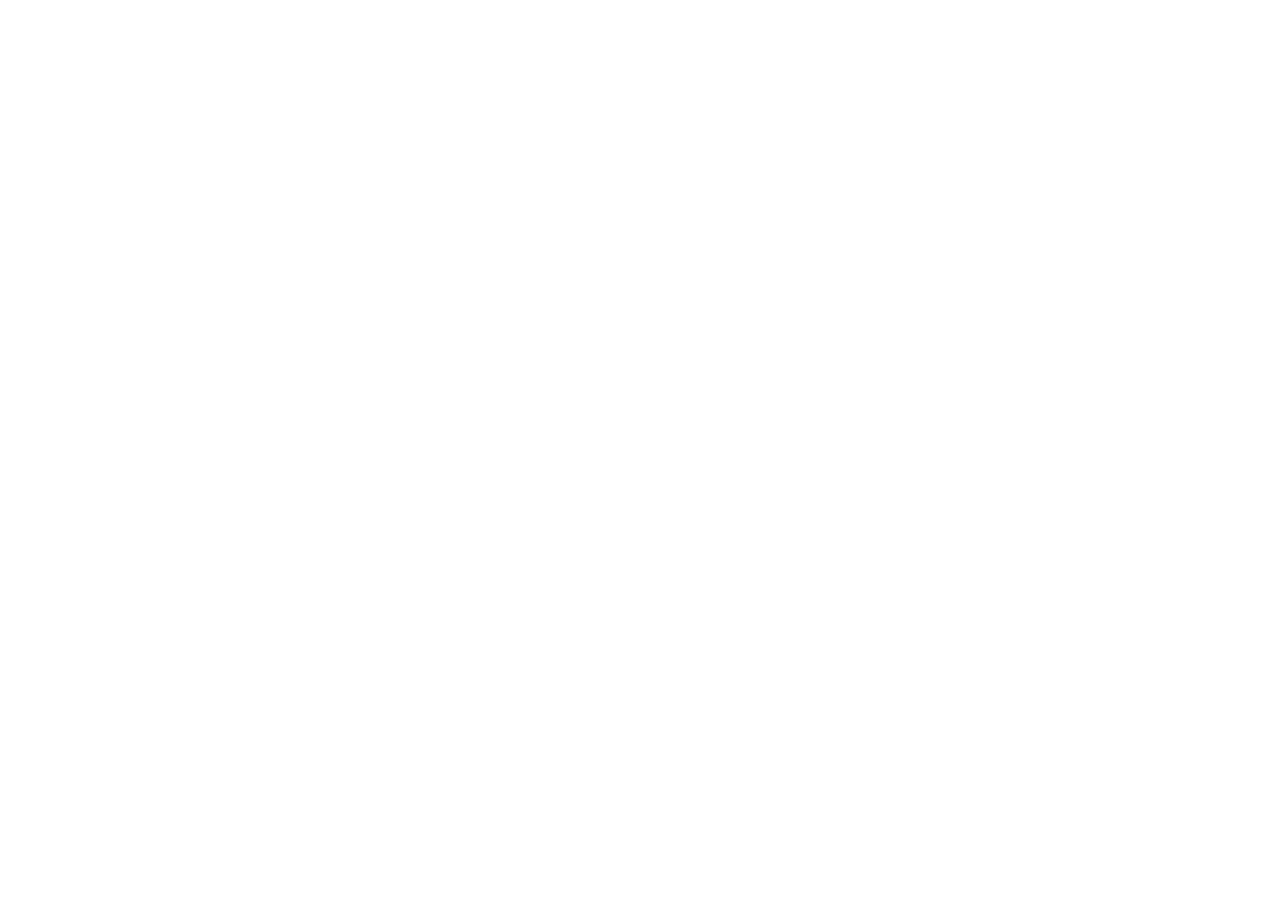
==== index.html @ f190fe7a "Initial commit" ====
<!DOCTYPE html>
<html lang="en">
  <head>
    <meta charset="UTF-8" />
    <meta name="viewport" content="width=device-width, initial-scale=1.0" />
    <title>Document</title>
  </head>
  <body></body>
</html>
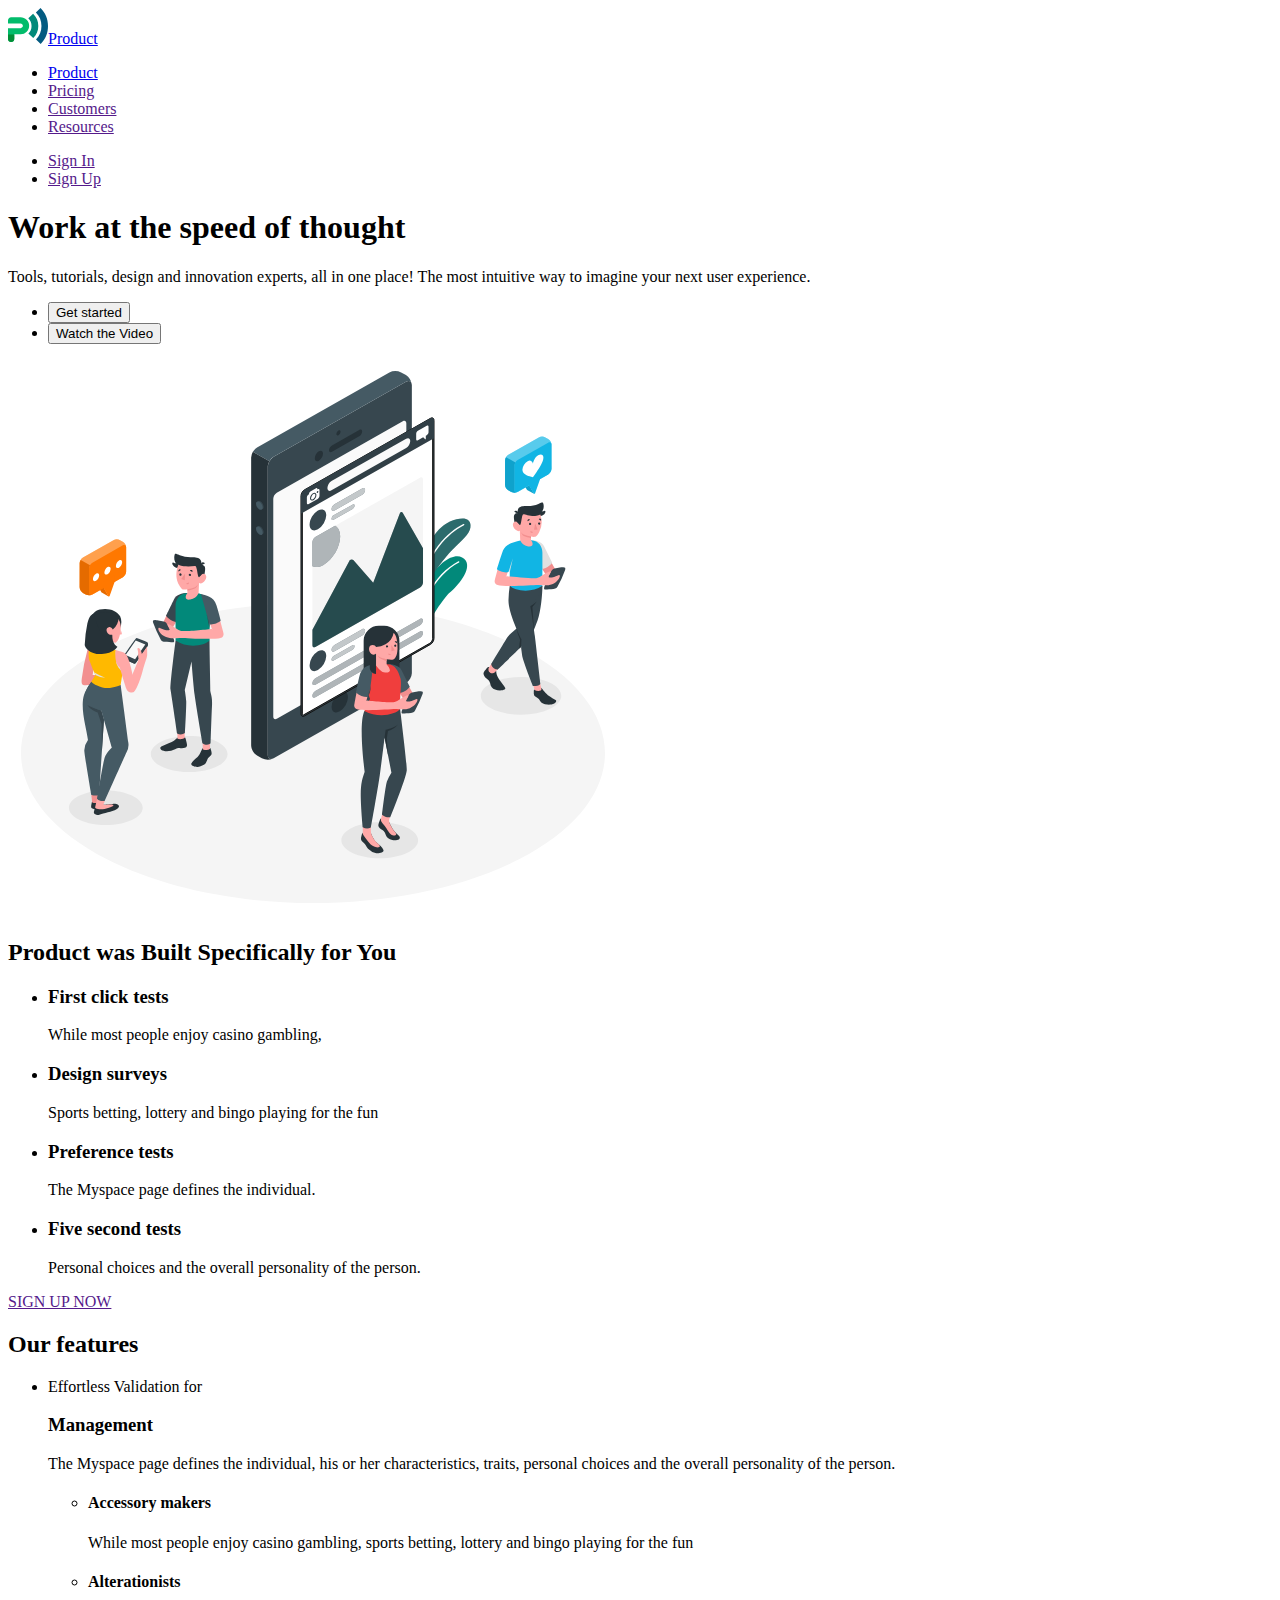
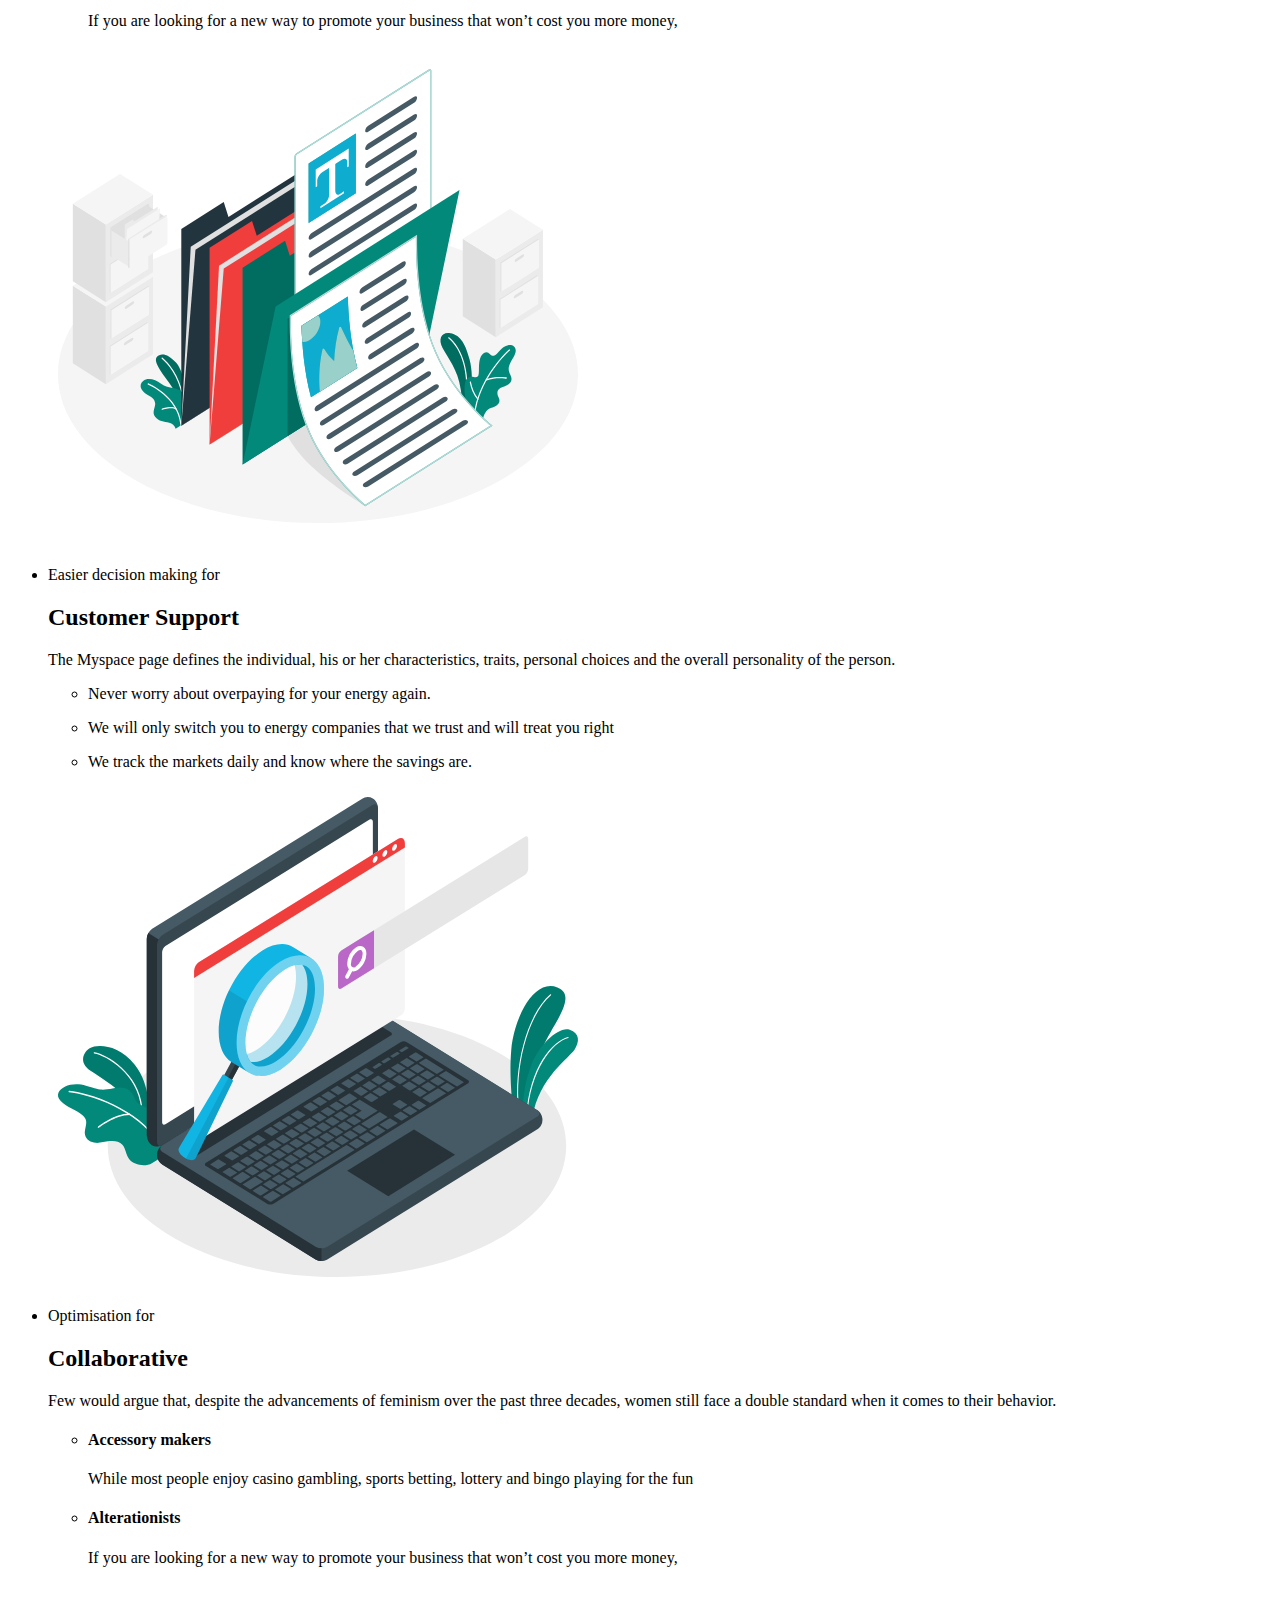
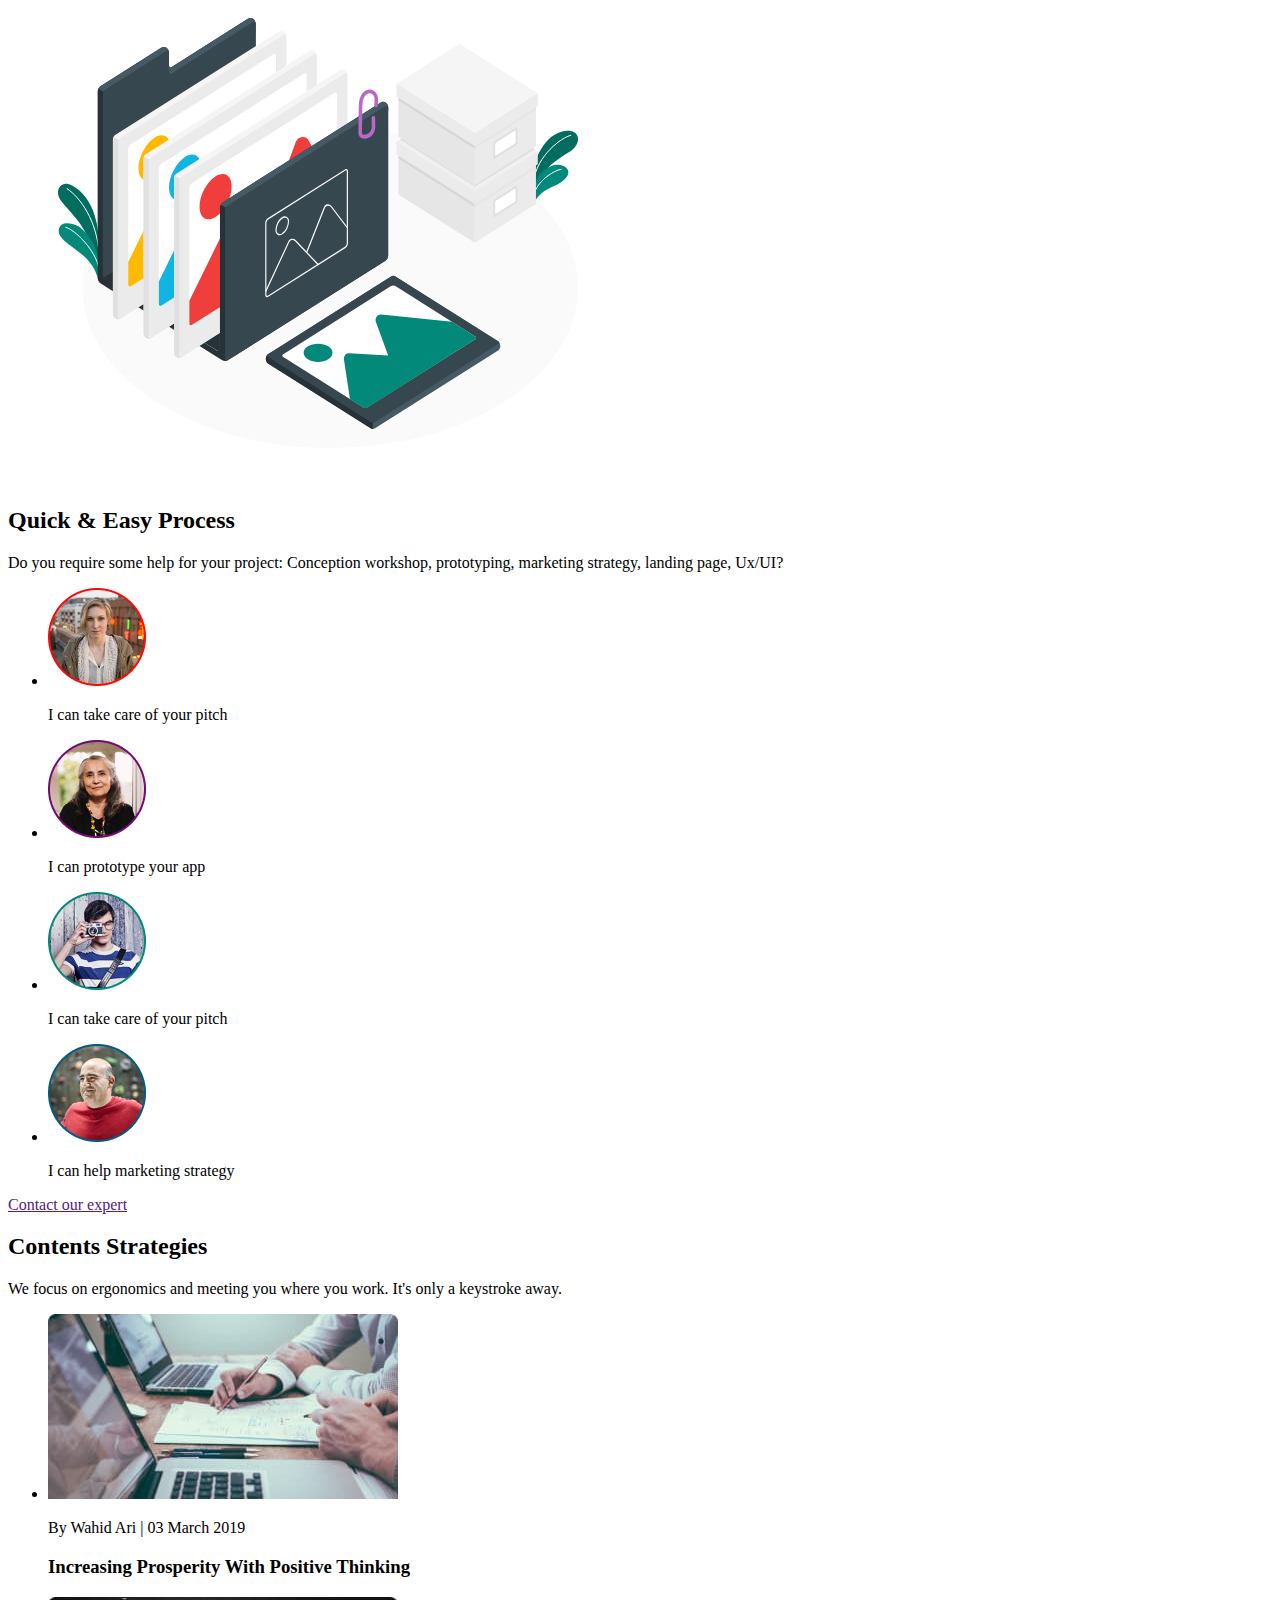
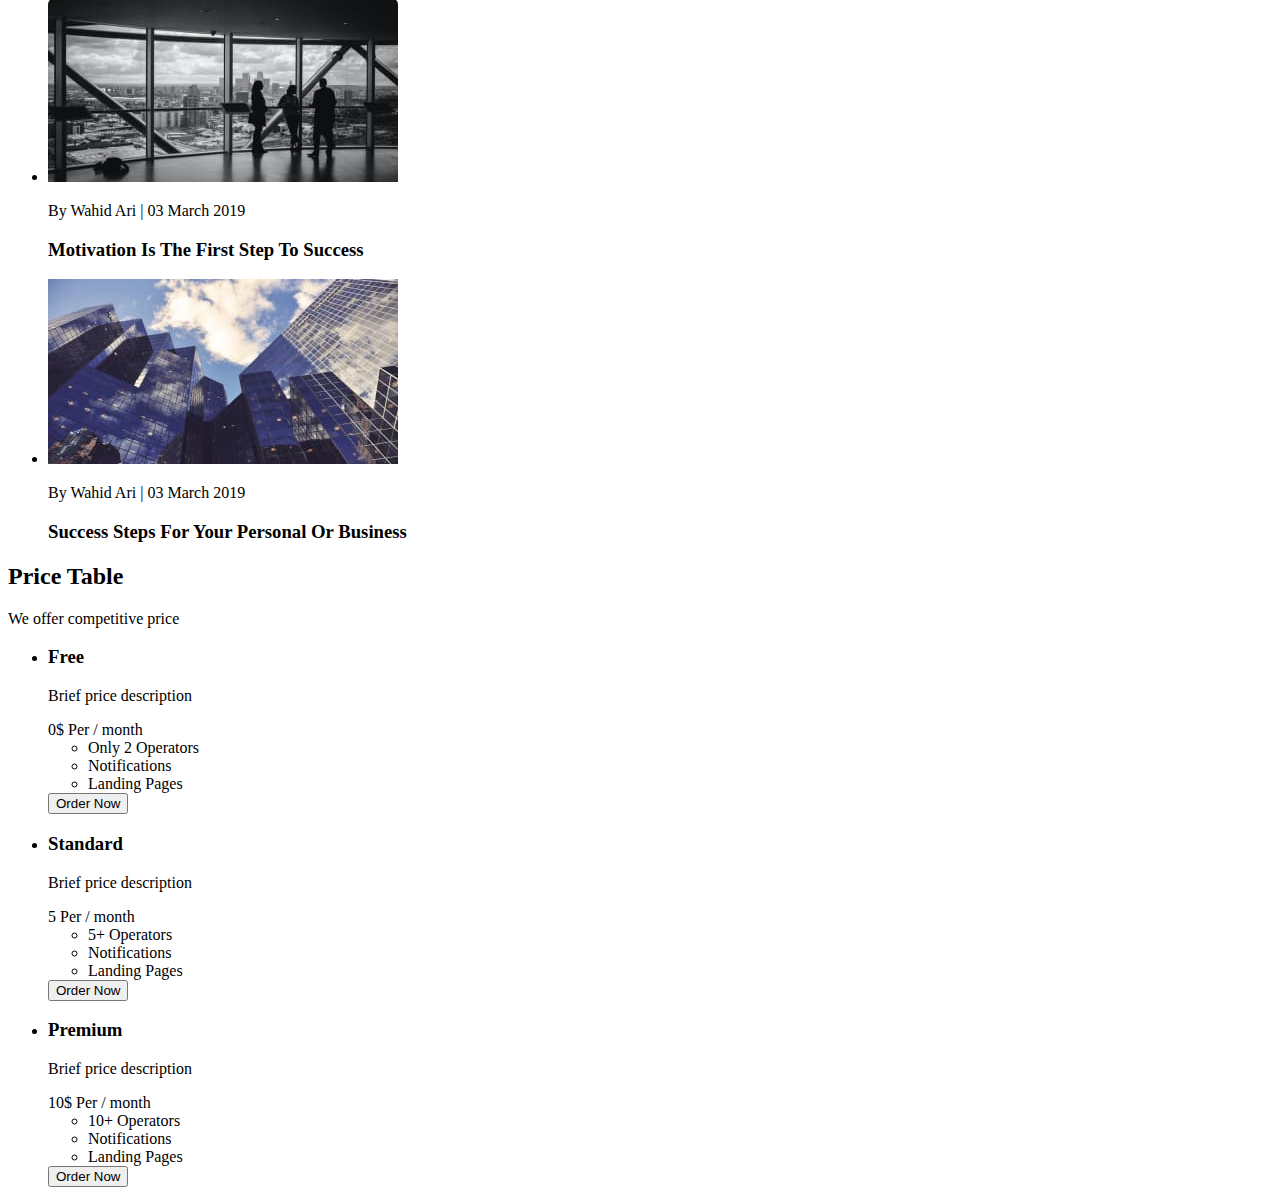
==== commit 48af0720: "start bl" ====
--- a/index.html
+++ b/index.html
@@ -3,7 +3,279 @@
   <head>
     <meta charset="UTF-8" />
     <meta name="viewport" content="width=device-width, initial-scale=1.0" />
-    <title>Document</title>
+    <title>Business promotion</title>
   </head>
-  <body></body>
+  <body>
+    <header>
+      <a href="./index.html">
+        <img
+          src="./images/logo.svg"
+          alt="logotype"
+          width="40"
+          height="36"
+        />Product
+      </a>
+      <nav>
+        <ul>
+          <li><a href="./index.html">Product</a></li>
+          <li><a href="">Pricing</a></li>
+          <li><a href="">Customers</a></li>
+          <li><a href="">Resources</a></li>
+        </ul>
+        <ul>
+          <li><a href="">Sign In</a></li>
+          <li><a href="">Sign Up</a></li>
+        </ul>
+      </nav>
+    </header>
+    <main>
+      <section>
+        <h1>Work at the speed of thought</h1>
+        <p>
+          Tools, tutorials, design and innovation experts, all in one place! The
+          most intuitive way to imagine your next user experience.
+        </p>
+        <ul>
+          <li><button type="button">Get started</button></li>
+          <li><button type="button">Watch the Video</button></li>
+        </ul>
+        <img
+          src="./images/hero-img.svg"
+          alt="people"
+          width="610"
+          height="555"
+        />
+      </section>
+      <section>
+        <h2>Product was Built Specifically for You</h2>
+        <ul>
+          <li>
+            <h3>First click tests</h3>
+            <p>While most people enjoy casino gambling,</p>
+          </li>
+          <li>
+            <h3>Design surveys</h3>
+            <p>Sports betting, lottery and bingo playing for the fun</p>
+          </li>
+          <li>
+            <h3>Preference tests</h3>
+            <p>The Myspace page defines the individual.</p>
+          </li>
+          <li>
+            <h3>Five second tests</h3>
+            <p>Personal choices and the overall personality of the person.</p>
+          </li>
+        </ul>
+        <a href="">SIGN UP NOW</a>
+      </section>
+      <section>
+        <h2>Our features</h2>
+
+        <ul>
+          <li>
+            <p>Effortless Validation for</p>
+            <h3>Management</h3>
+            <p>
+              The Myspace page defines the individual, his or her
+              characteristics, traits, personal choices and the overall
+              personality of the person.
+            </p>
+
+            <ul>
+              <li>
+                <h4>Accessory makers</h4>
+                <p>
+                  While most people enjoy casino gambling, sports betting,
+                  lottery and bingo playing for the fun
+                </p>
+              </li>
+              <li>
+                <h4>Alterationists</h4>
+                <p>
+                  If you are looking for a new way to promote your business that
+                  won’t cost you more money,
+                </p>
+              </li>
+            </ul>
+            <img
+              src="./images/management-img.svg"
+              alt="business-management"
+              width="540"
+              height="500"
+            />
+          </li>
+          <li>
+            <p>Easier decision making for</p>
+            <h2>Customer Support</h2>
+            <p>
+              The Myspace page defines the individual, his or her
+              characteristics, traits, personal choices and the overall
+              personality of the person.
+            </p>
+            <ul>
+              <li>
+                <p>Never worry about overpaying for your energy again.</p>
+              </li>
+              <li>
+                <p>
+                  We will only switch you to energy companies that we trust and
+                  will treat you right
+                </p>
+              </li>
+              <li>
+                <p>
+                  We track the markets daily and know where the savings are.
+                </p>
+              </li>
+            </ul>
+            <img
+              src="./images/support-img.svg"
+              alt="customer-support"
+              width="540"
+              height="500"
+            />
+          </li>
+          <li>
+            <p>Optimisation for</p>
+            <h2>Collaborative</h2>
+            <p>
+              Few would argue that, despite the advancements of feminism over
+              the past three decades, women still face a double standard when it
+              comes to their behavior.
+            </p>
+            <ul>
+              <li>
+                <h4>Accessory makers</h4>
+                <p>
+                  While most people enjoy casino gambling, sports betting,
+                  lottery and bingo playing for the fun
+                </p>
+              </li>
+              <li>
+                <h4>Alterationists</h4>
+                <p>
+                  If you are looking for a new way to promote your business that
+                  won’t cost you more money,
+                </p>
+              </li>
+            </ul>
+
+            <img
+              src="./images/collaboration-img.svg"
+              alt="collaboration-image"
+              width="540"
+              height="500"
+            />
+          </li>
+        </ul>
+      </section>
+      <section>
+        <h2>Quick & Easy Process</h2>
+        <p>
+          Do you require some help for your project: Conception workshop,
+          prototyping, marketing strategy, landing page, Ux/UI?
+        </p>
+        <ul>
+          <li>
+            <img src="./images/avatar.png" alt="first-member" />
+            <p>I can take care of your pitch</p>
+          </li>
+          <li>
+            <img src="./images/avatar (1).png" alt="second-member" />
+            <p>I can prototype your app</p>
+          </li>
+          <li>
+            <img src="./images/avatar (2).png" alt="third-member" />
+            <p>I can take care of your pitch</p>
+          </li>
+          <li>
+            <img src="./images/avatar (3).png" alt="fourth-member" />
+            <p>I can help marketing strategy</p>
+          </li>
+        </ul>
+        <a href="">Contact our expert</a>
+      </section>
+      <section>
+        <h2>Contents Strategies</h2>
+        <p>
+          We focus on ergonomics and meeting you where you work. It's only a
+          keystroke away.
+        </p>
+        <ul>
+          <li>
+            <img
+              src="./images/content-image.jpg"
+              alt="content-first"
+              width="350"
+              height="185"
+            />
+            <p>By Wahid Ari | 03 March 2019</p>
+            <h3>Increasing Prosperity With Positive Thinking</h3>
+          </li>
+          <li>
+            <img
+              src="./images/content-image (1).jpg"
+              alt="content-second"
+              width="350"
+              height="185"
+            />
+            <p>By Wahid Ari | 03 March 2019</p>
+            <h3>Motivation Is The First Step To Success</h3>
+          </li>
+          <li>
+            <img
+              src="./images/content-image (2).jpg"
+              alt="content-third"
+              width="350"
+              height="185"
+            />
+            <p>By Wahid Ari | 03 March 2019</p>
+            <h3>Success Steps For Your Personal Or Business</h3>
+          </li>
+        </ul>
+      </section>
+      <section>
+        <h2>Price Table</h2>
+        <p>We offer competitive price</p>
+        <ul>
+          <li>
+            <h3>Free</h3>
+            <p>Brief price description</p>
+            <span>0$ Per / month</span>
+
+            <ul>
+              <li>Only 2 Operators</li>
+              <li>Notifications</li>
+              <li>Landing Pages</li>
+            </ul>
+            <button type="button">Order Now</button>
+          </li>
+
+          <li>
+            <h3>Standard</h3>
+            <p>Brief price description</p>
+            <span>5 Per / month</span>
+            <ul>
+              <li>5+ Operators</li>
+              <li>Notifications</li>
+              <li>Landing Pages</li>
+            </ul>
+            <button type="button">Order Now</button>
+          </li>
+          <li>
+            <h3>Premium</h3>
+            <p>Brief price description</p>
+            <span>10$ Per / month</span>
+            <ul>
+              <li>10+ Operators</li>
+              <li>Notifications</li>
+              <li>Landing Pages</li>
+            </ul>
+            <button type="button">Order Now</button>
+          </li>
+        </ul>
+      </section>
+    </main>
+    <footer></footer>
+  </body>
 </html>
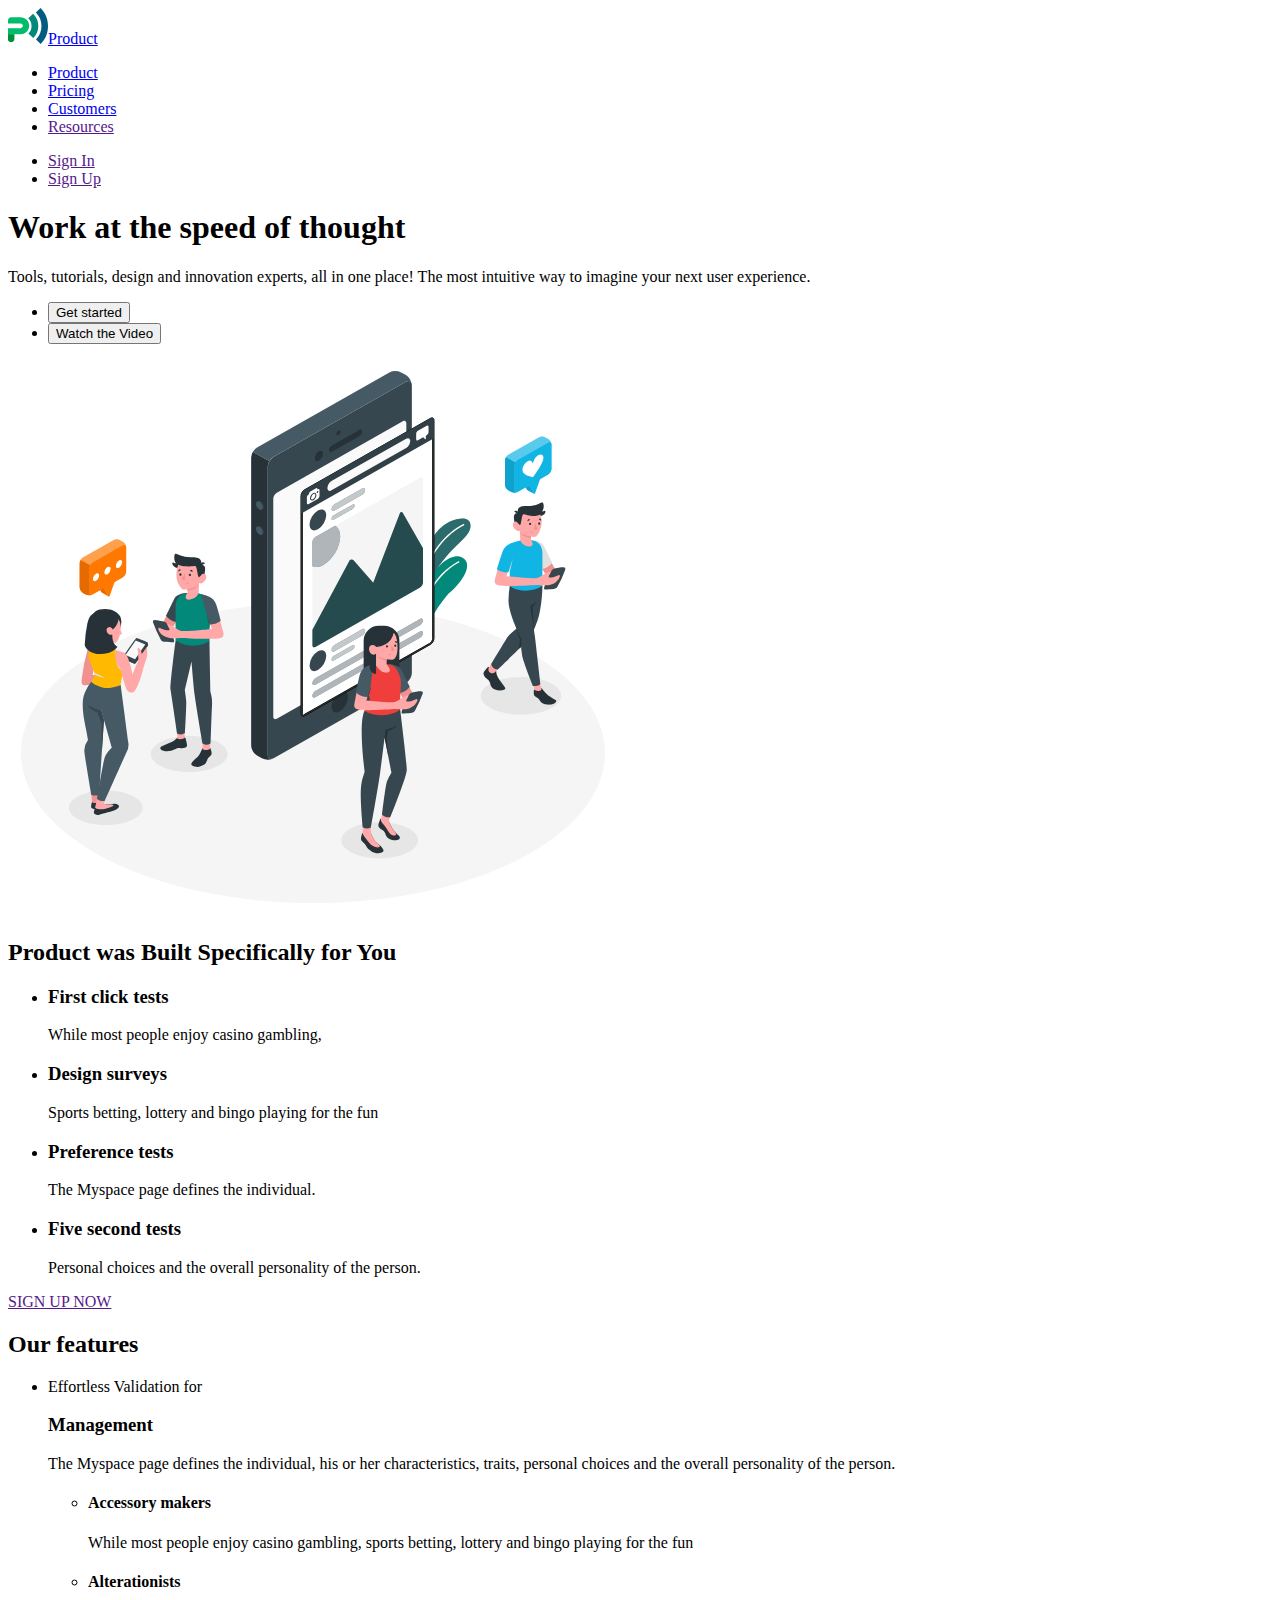
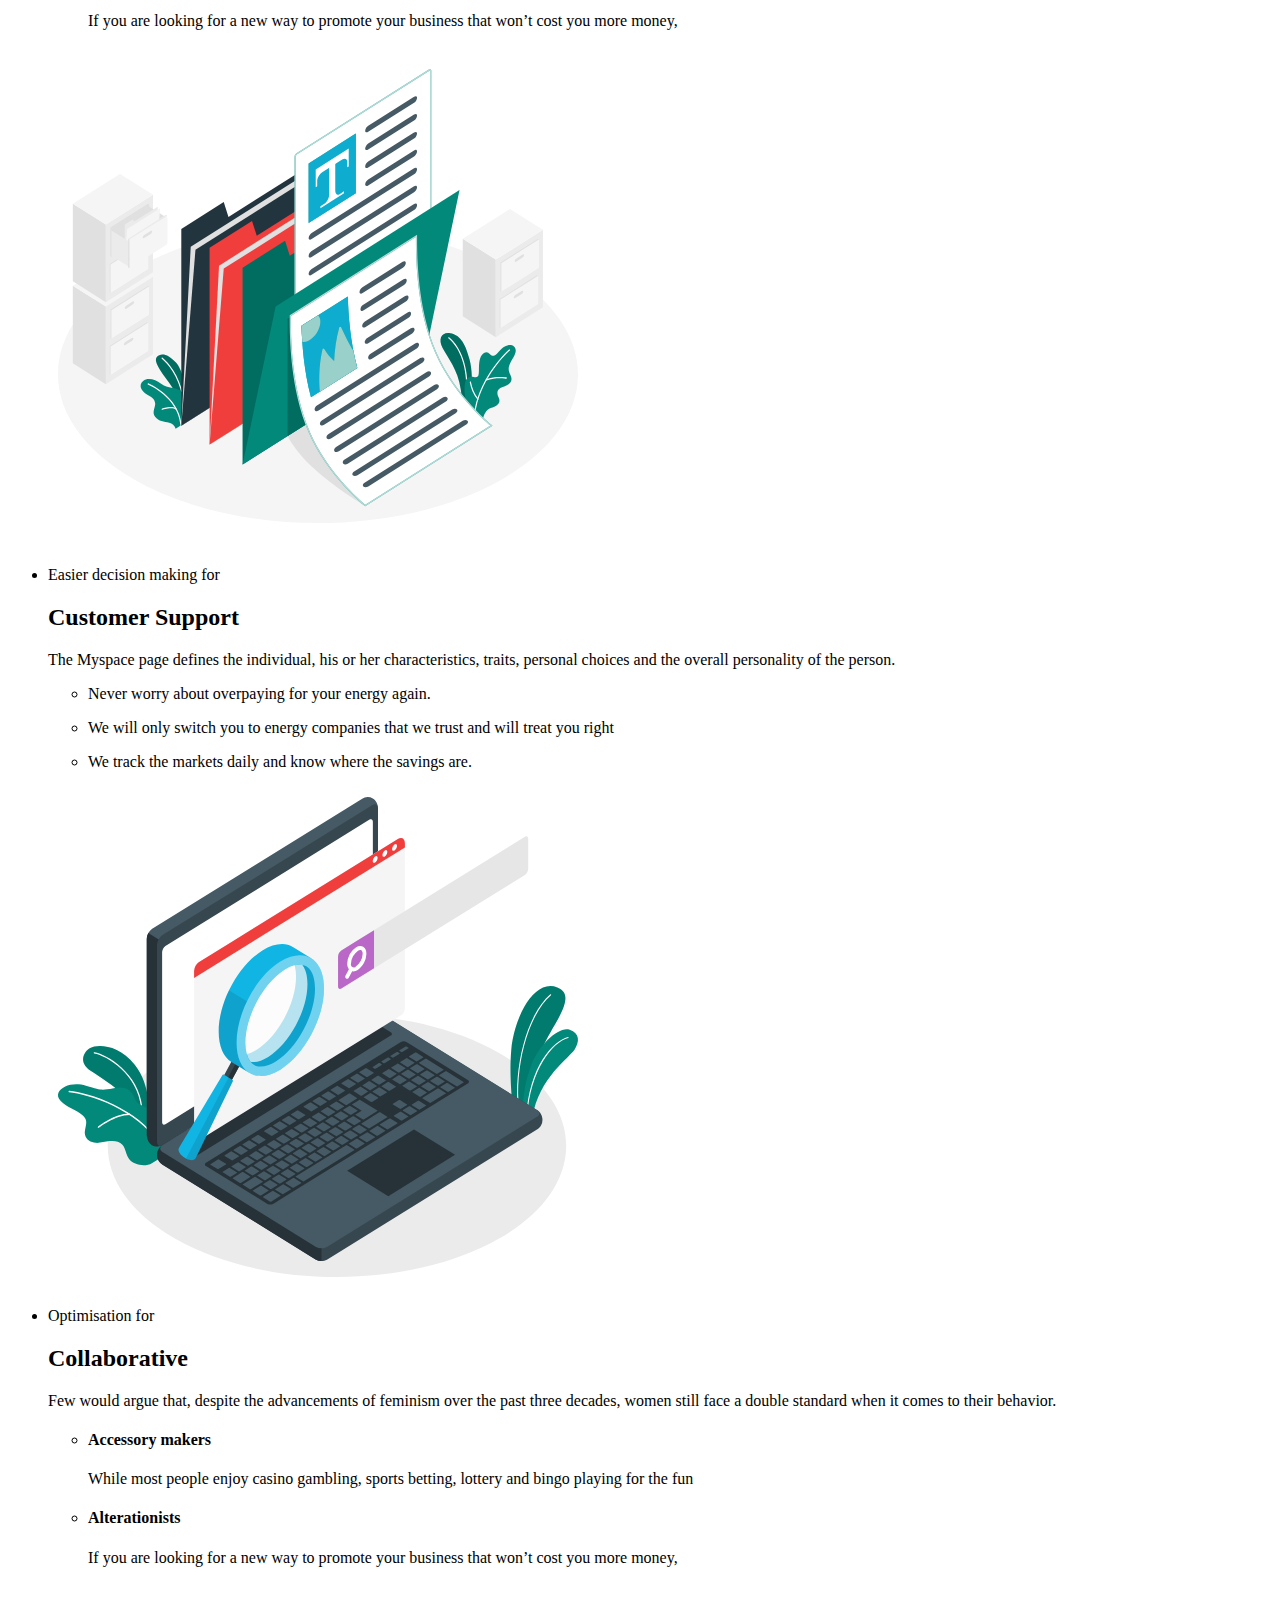
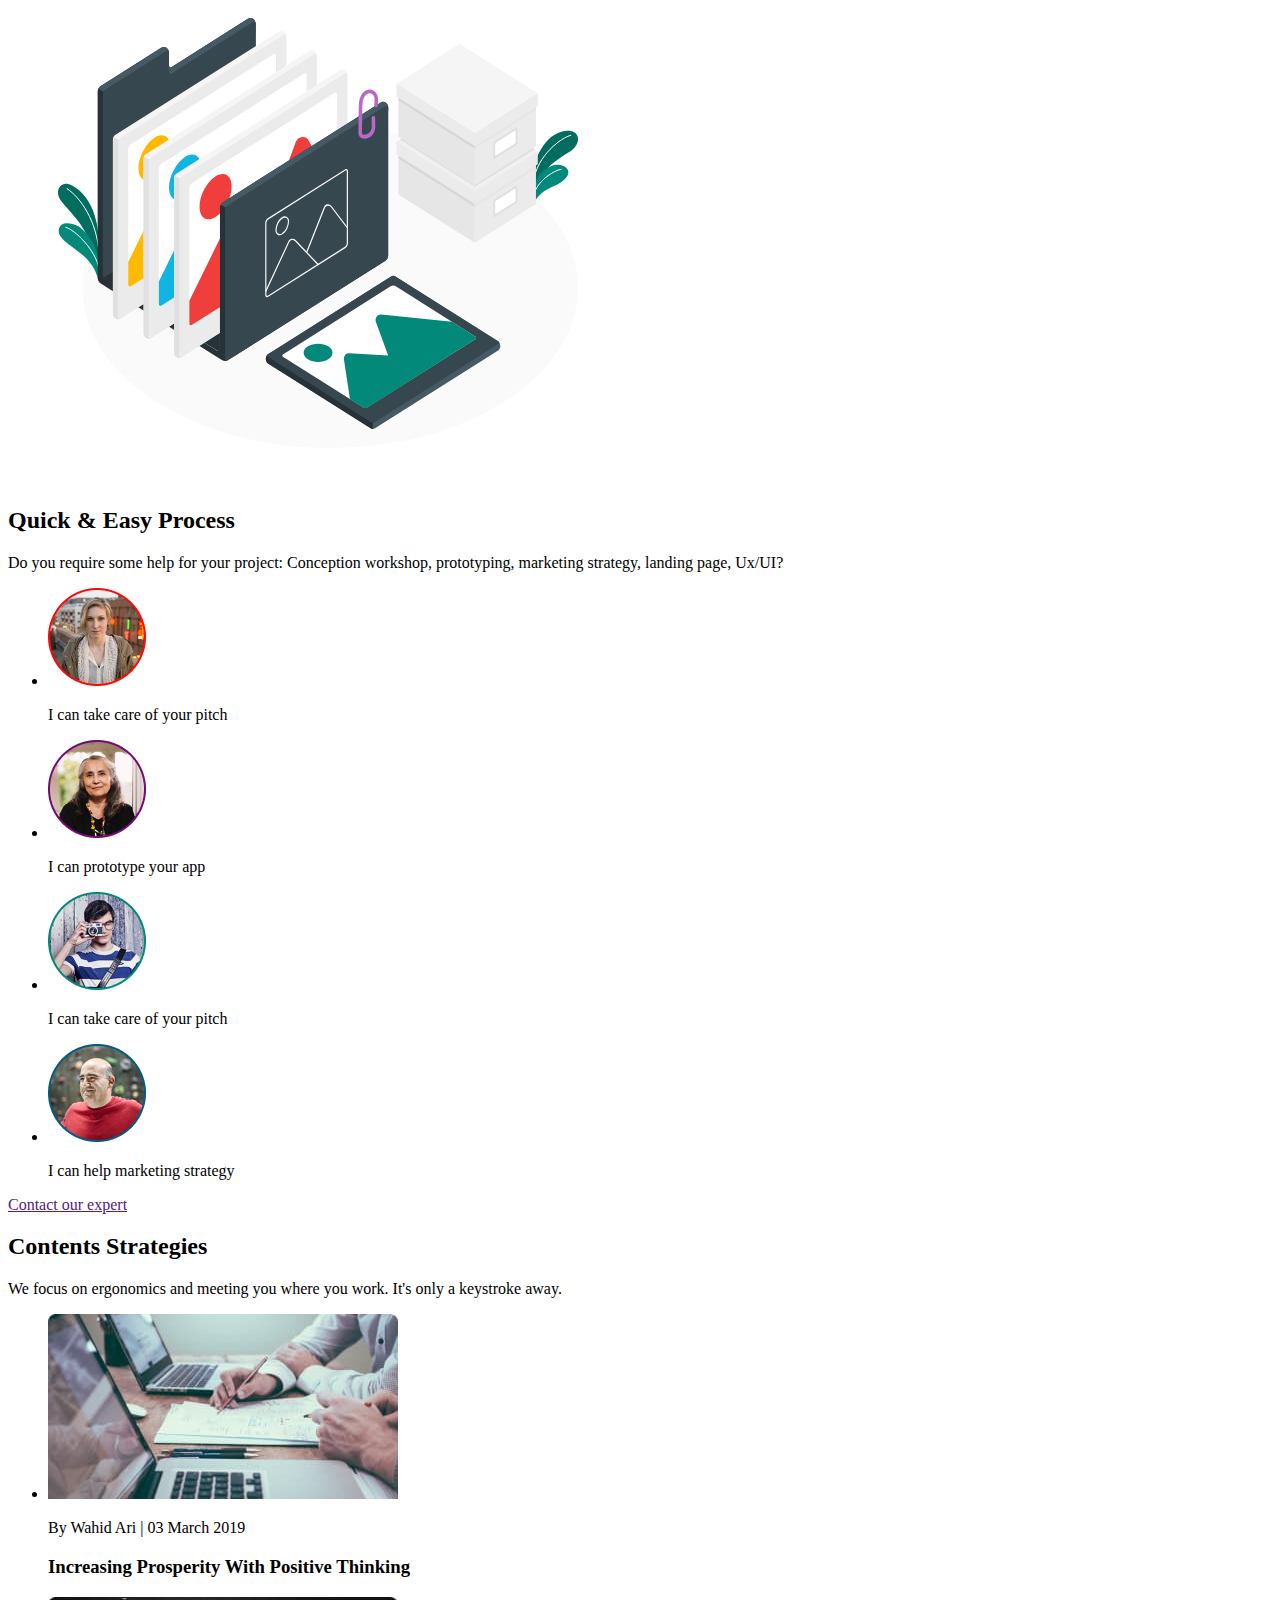
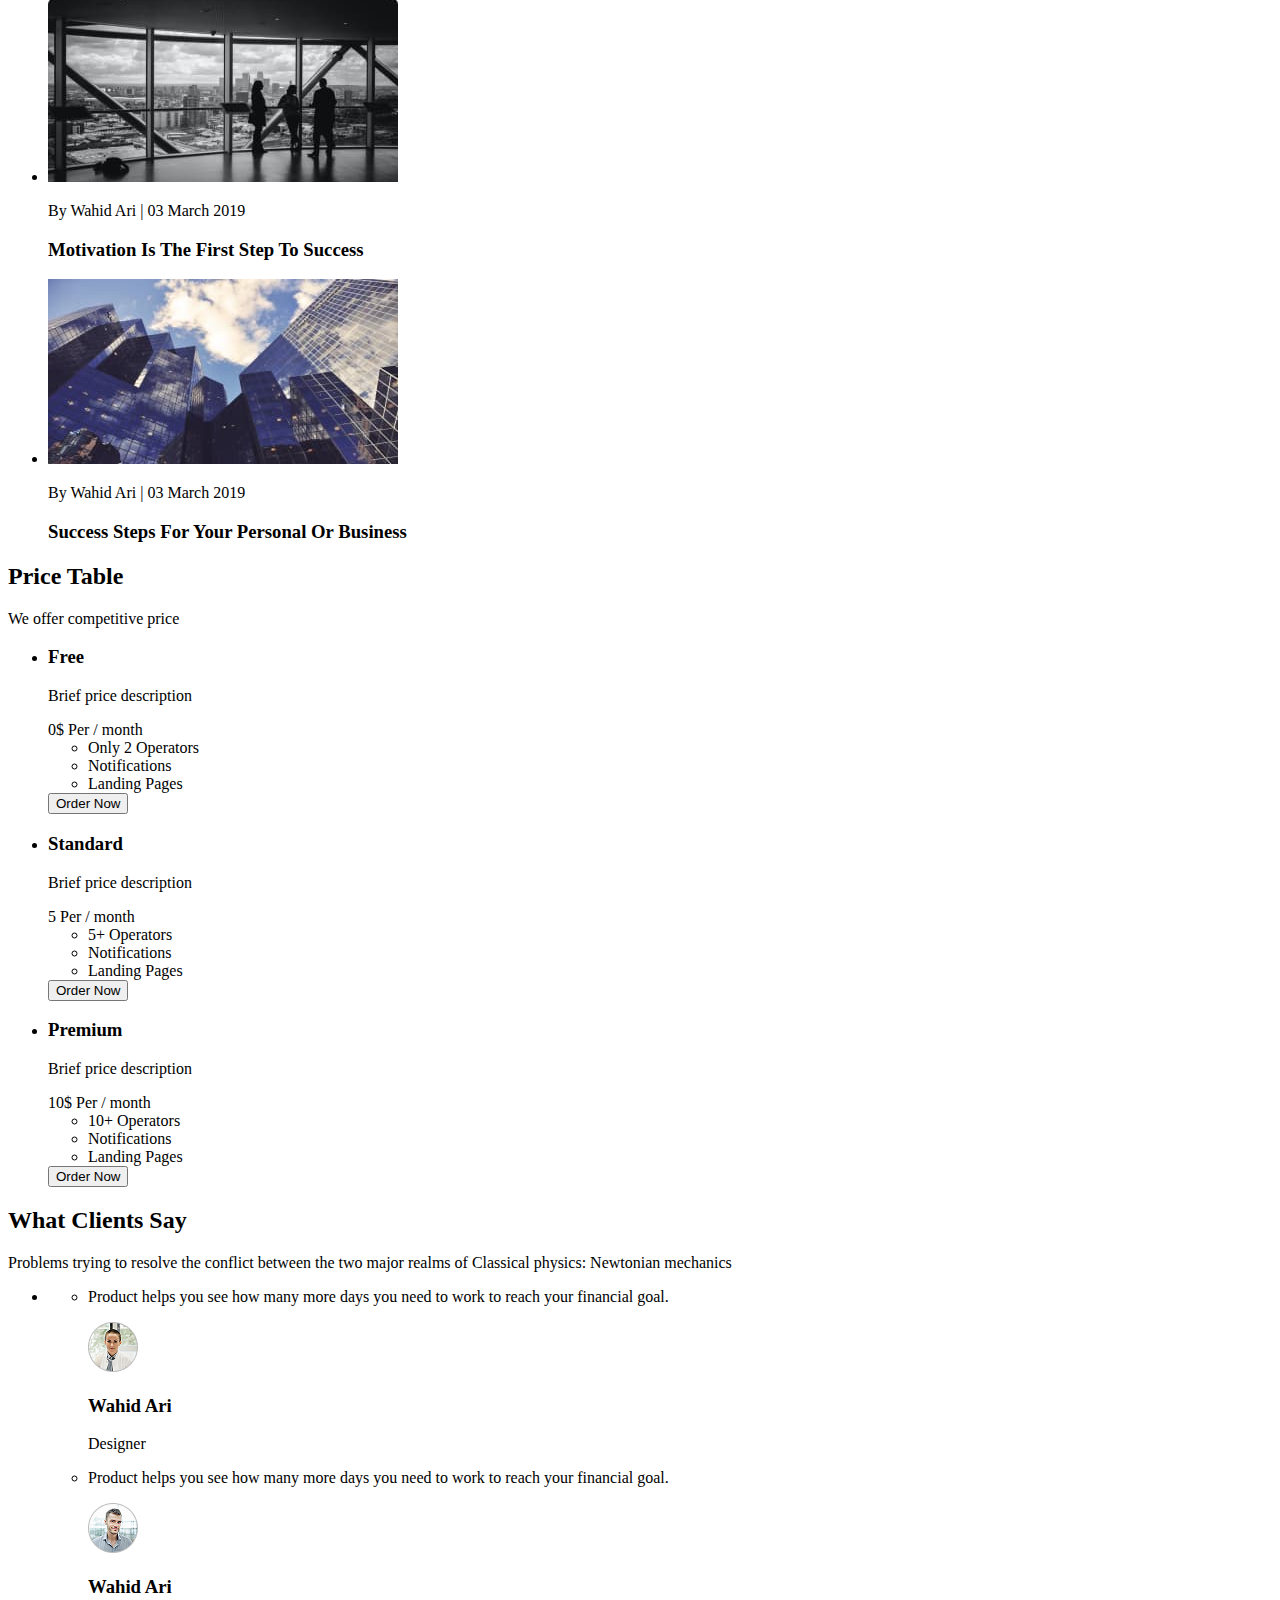
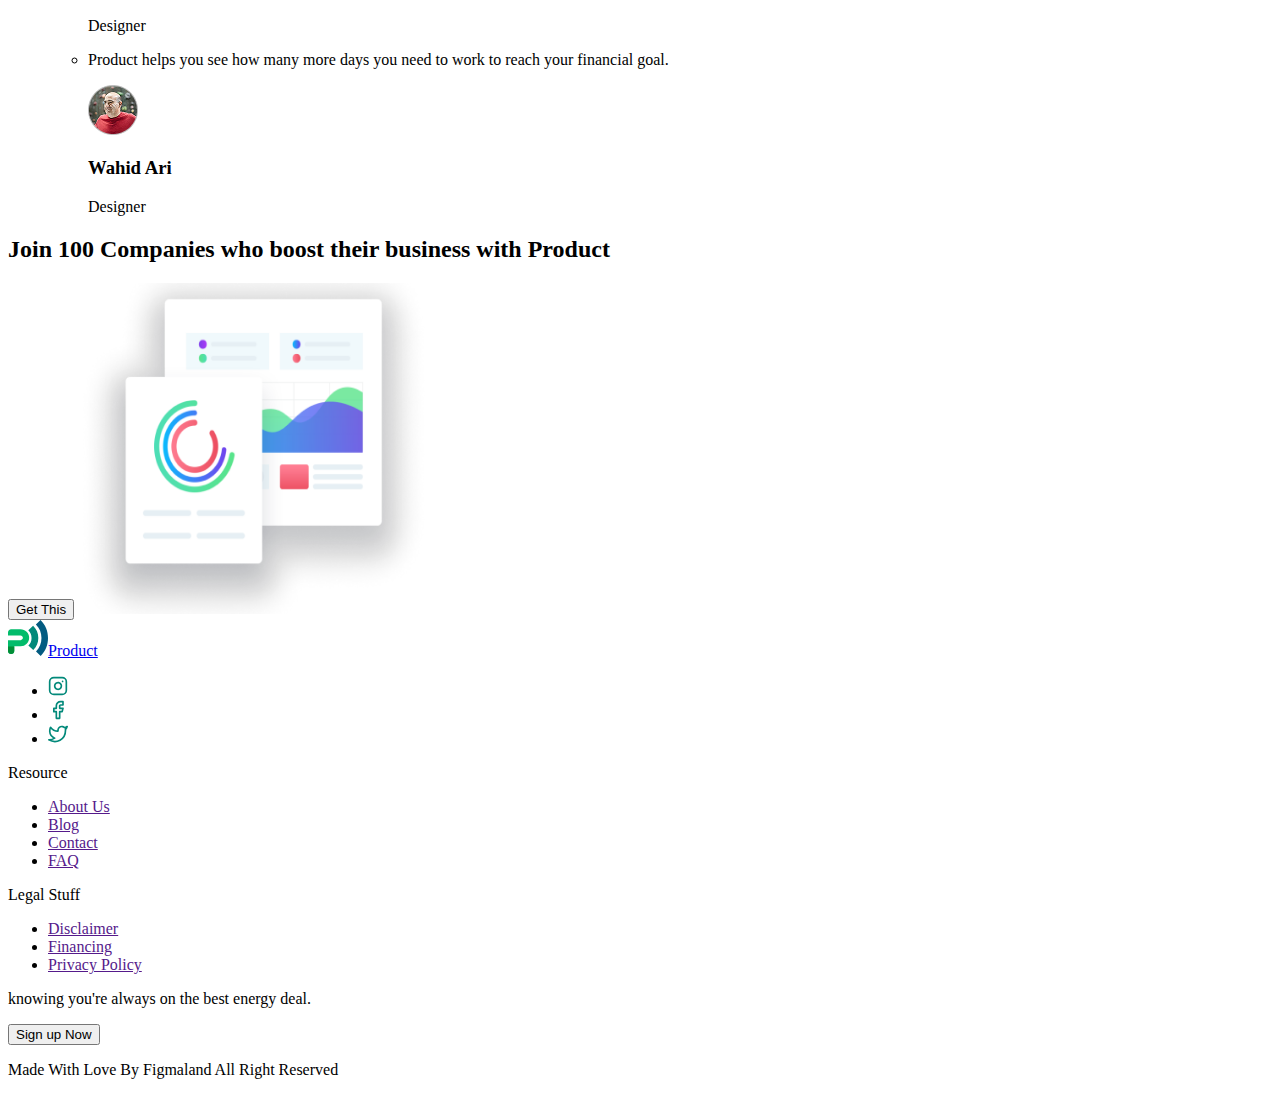
==== commit e203ff89: "done markup" ====
--- a/index.html
+++ b/index.html
@@ -18,8 +18,8 @@
       <nav>
         <ul>
           <li><a href="./index.html">Product</a></li>
-          <li><a href="">Pricing</a></li>
-          <li><a href="">Customers</a></li>
+          <li><a href="./pricing.html">Pricing</a></li>
+          <li><a href="./customers.html">Customers</a></li>
           <li><a href="">Resources</a></li>
         </ul>
         <ul>
@@ -181,15 +181,15 @@
             <p>I can take care of your pitch</p>
           </li>
           <li>
-            <img src="./images/avatar (1).png" alt="second-member" />
+            <img src="./images/avatar(1).png" alt="second-member" />
             <p>I can prototype your app</p>
           </li>
           <li>
-            <img src="./images/avatar (2).png" alt="third-member" />
+            <img src="./images/avatar(2).png" alt="third-member" />
             <p>I can take care of your pitch</p>
           </li>
           <li>
-            <img src="./images/avatar (3).png" alt="fourth-member" />
+            <img src="./images/avatar(3).png" alt="fourth-member" />
             <p>I can help marketing strategy</p>
           </li>
         </ul>
@@ -214,7 +214,7 @@
           </li>
           <li>
             <img
-              src="./images/content-image (1).jpg"
+              src="./images/content-image(1).jpg"
               alt="content-second"
               width="350"
               height="185"
@@ -224,7 +224,7 @@
           </li>
           <li>
             <img
-              src="./images/content-image (2).jpg"
+              src="./images/content-image(2).jpg"
               alt="content-third"
               width="350"
               height="185"
@@ -275,7 +275,137 @@
           </li>
         </ul>
       </section>
+      <section>
+        <h2>What Clients Say</h2>
+        <p>
+          Problems trying to resolve the conflict between the two major realms
+          of Classical physics: Newtonian mechanics
+        </p>
+        <ul>
+          <li>
+            <ul>
+              <li>
+                <p>
+                  Product helps you see how many more days you need to work to
+                  reach your financial goal.
+                </p>
+                <img
+                  src="./images/Ellipse.png"
+                  alt="first-designer"
+                  width="50"
+                  height="50"
+                />
+                <h3>Wahid Ari</h3>
+                <p>Designer</p>
+              </li>
+              <li>
+                <p>
+                  Product helps you see how many more days you need to work to
+                  reach your financial goal.
+                </p>
+                <img
+                  src="./images/Ellipse2.png"
+                  alt="second-designer"
+                  width="50"
+                  height="50"
+                />
+                <h3>Wahid Ari</h3>
+                <p>Designer</p>
+              </li>
+              <li>
+                <p>
+                  Product helps you see how many more days you need to work to
+                  reach your financial goal.
+                </p>
+                <img
+                  src="./images/Ellipse3.png"
+                  alt="third-designer"
+                  width="50"
+                  height="50"
+                />
+                <h3>Wahid Ari</h3>
+                <p>Designer</p>
+              </li>
+            </ul>
+          </li>
+        </ul>
+      </section>
+      <section>
+        <h2>Join 100 Companies who boost their business with Product</h2>
+        <button type="button">Get This</button>
+        <img
+          src="./images/screen.png"
+          alt="screen-image"
+          width="351"
+          height="331"
+        />
+      </section>
     </main>
-    <footer></footer>
+    <footer>
+      <a href="./index.html">
+        <img
+          src="./images/logo.svg"
+          alt="logotype"
+          width="40"
+          height="36"
+        />Product
+      </a>
+      <ul>
+        <li>
+          <a
+            href="instagram.com"
+            target="_blank"
+            rel="nofollow noopener noreferrer"
+            ><img
+              src="./images/instagram.svg"
+              alt="ig-logo"
+              width="20"
+              height="20"
+          /></a>
+        </li>
+        <li>
+          <a
+            href="facebook.com"
+            target="_blank"
+            rel="nofollow noopener noreferrer"
+            ><img
+              src="./images/facebook.svg"
+              alt="fb-logo"
+              width="20"
+              height="20"
+          /></a>
+        </li>
+        <li>
+          <a href="x.com" target="_blank" rel="nofollow noopener noreferrer"
+            ><img
+              src="./images/twitter.svg"
+              alt="x-logo"
+              width="20"
+              height="20"
+          /></a>
+        </li>
+      </ul>
+      <nav>
+        <p>Resource</p>
+        <ul>
+          <li><a href="">About Us</a></li>
+          <li><a href="">Blog</a></li>
+          <li><a href="">Contact</a></li>
+          <li><a href="">FAQ</a></li>
+        </ul>
+
+        <p>Legal Stuff</p>
+        <ul>
+          <li><a href="">Disclaimer</a></li>
+          <li><a href="">Financing</a></li>
+          <li><a href="">Privacy Policy</a></li>
+        </ul>
+      </nav>
+      <p>knowing you're always on the best energy deal.</p>
+      <form action="">
+        <button type="submit">Sign up Now</button>
+      </form>
+      <p>Made With Love By Figmaland All Right Reserved</p>
+    </footer>
   </body>
 </html>
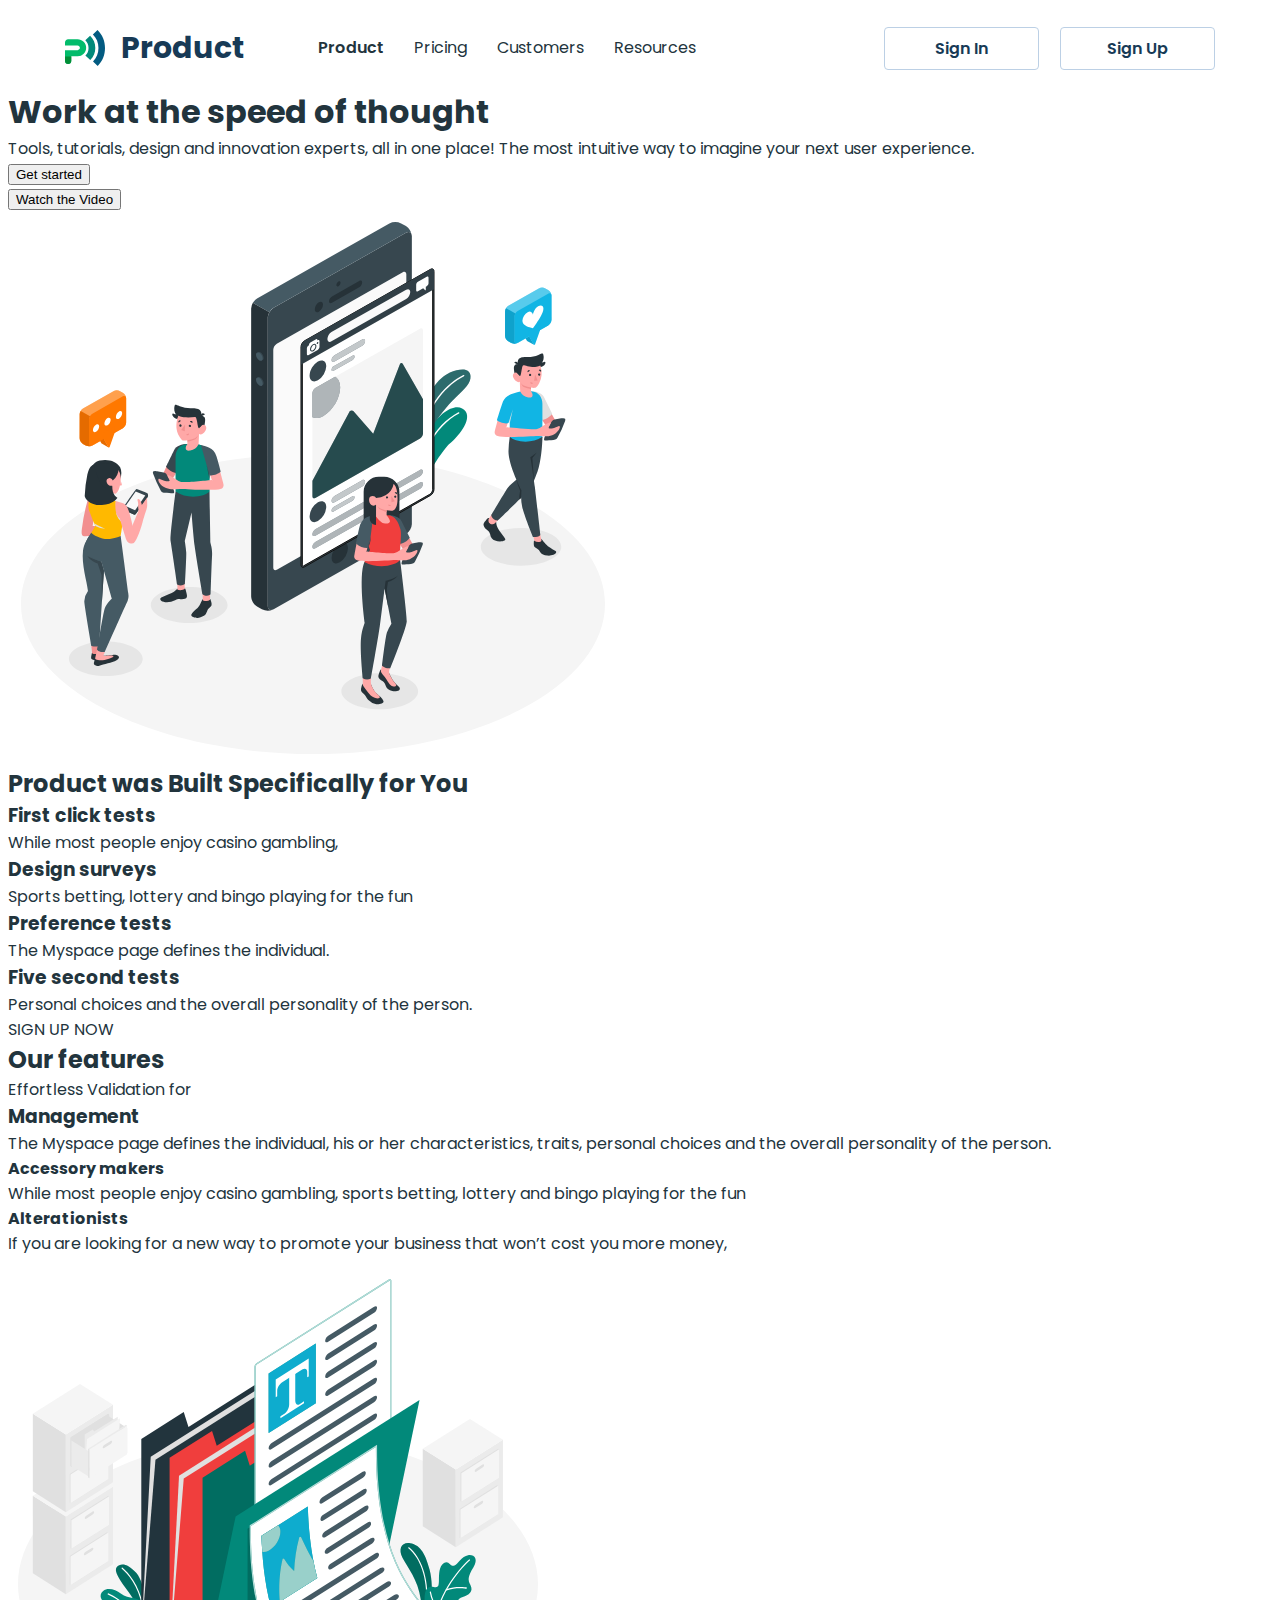
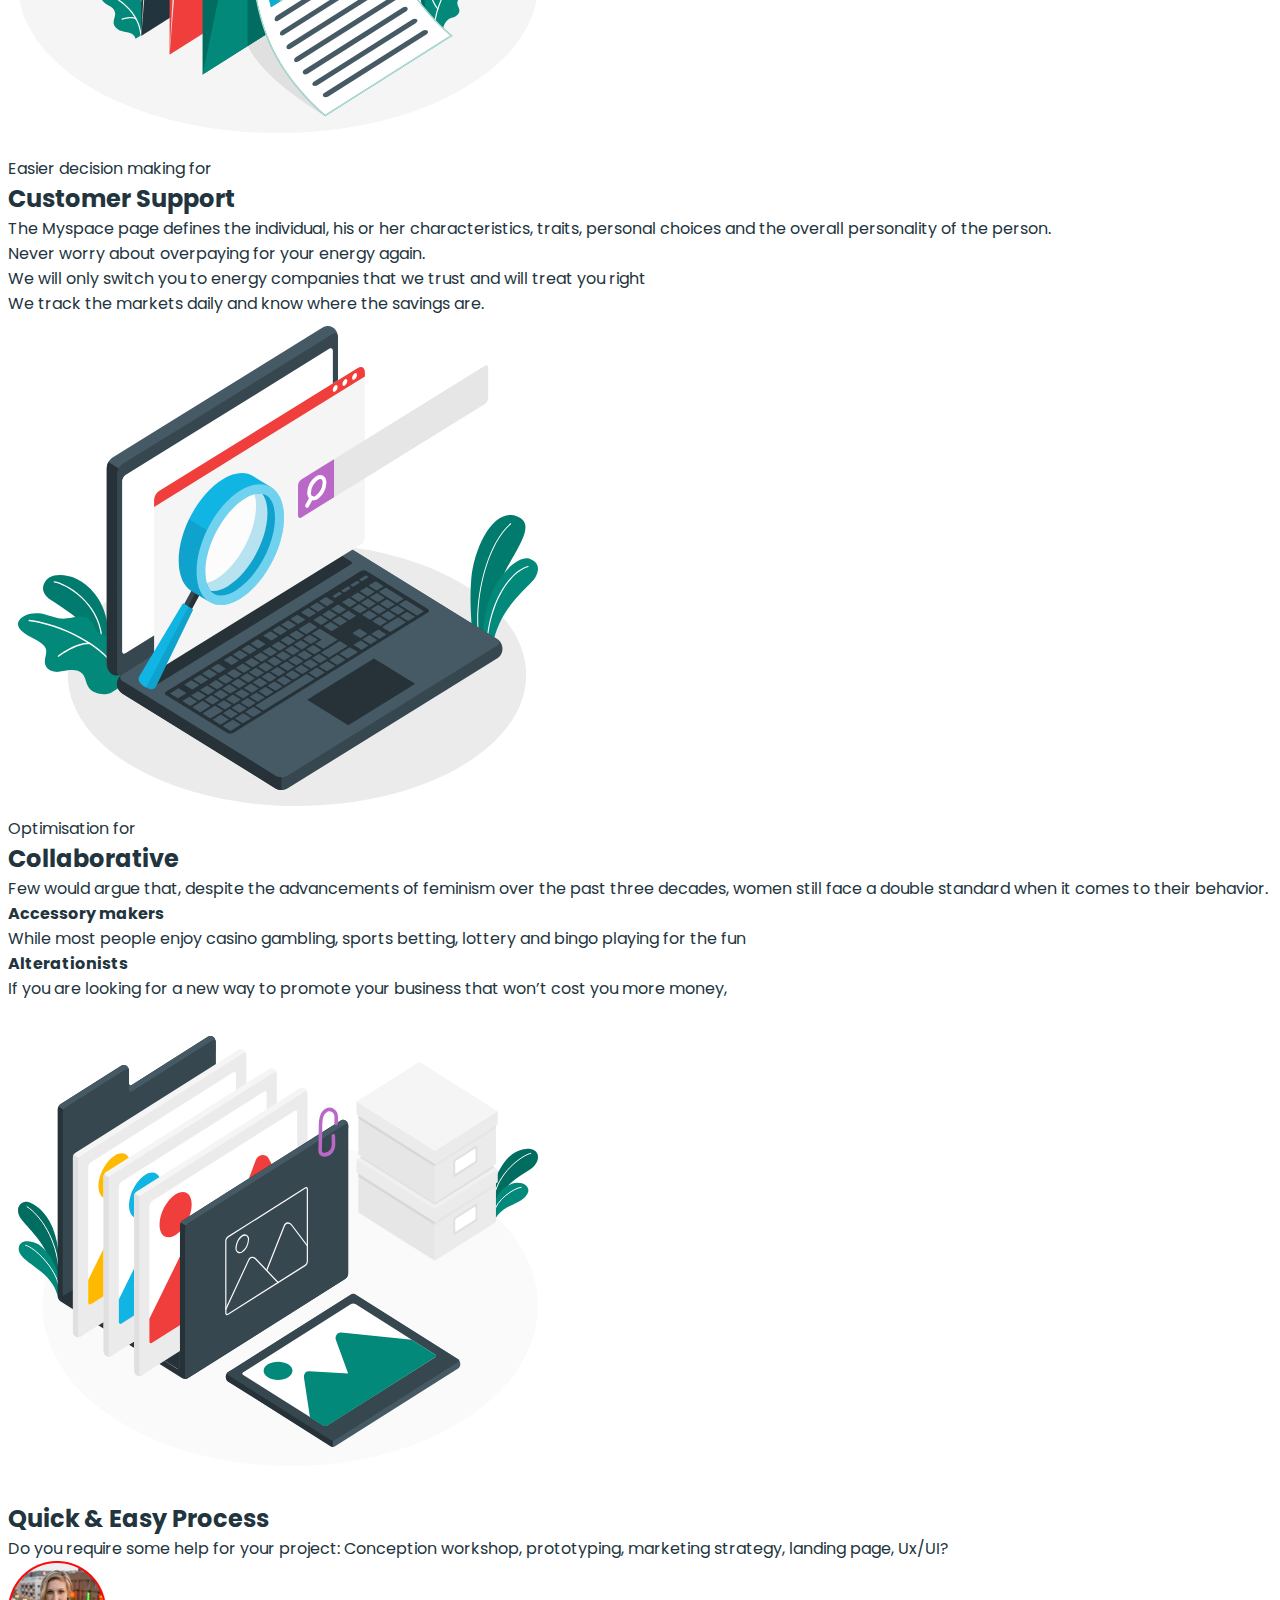
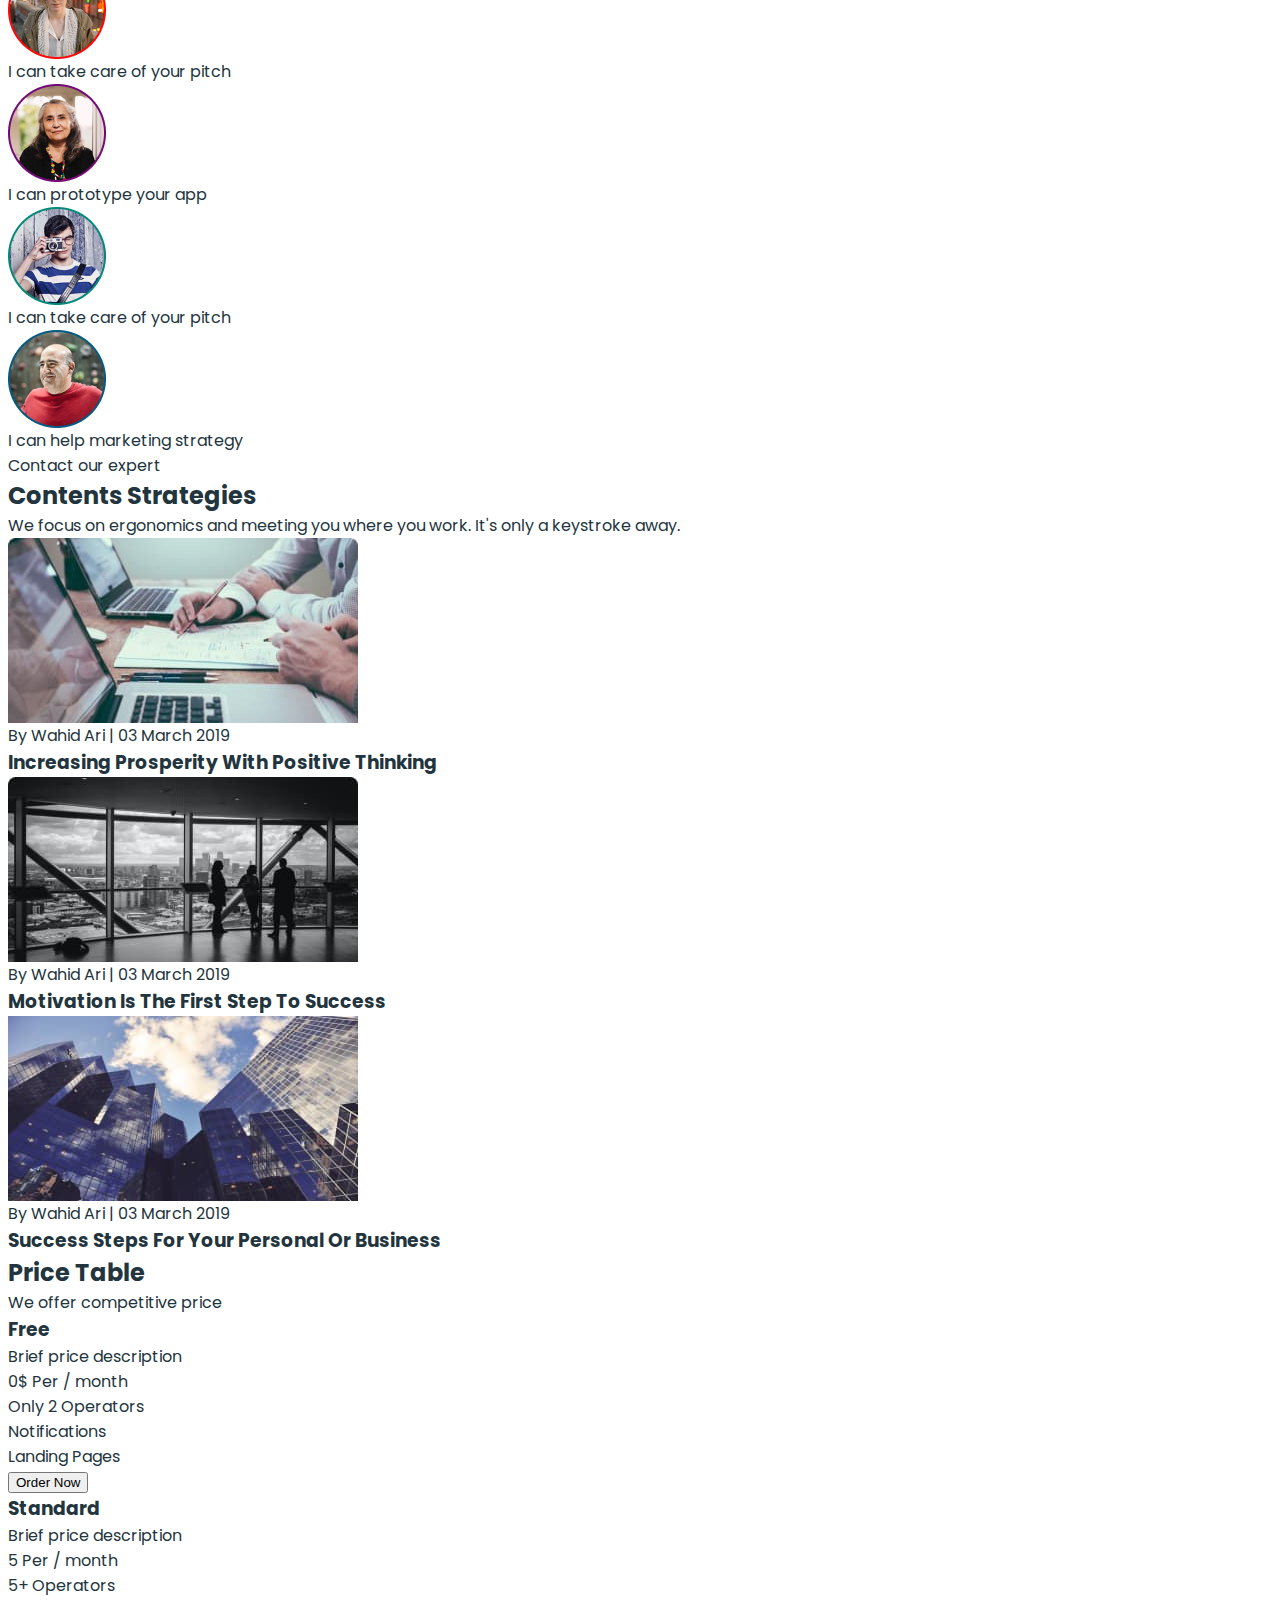
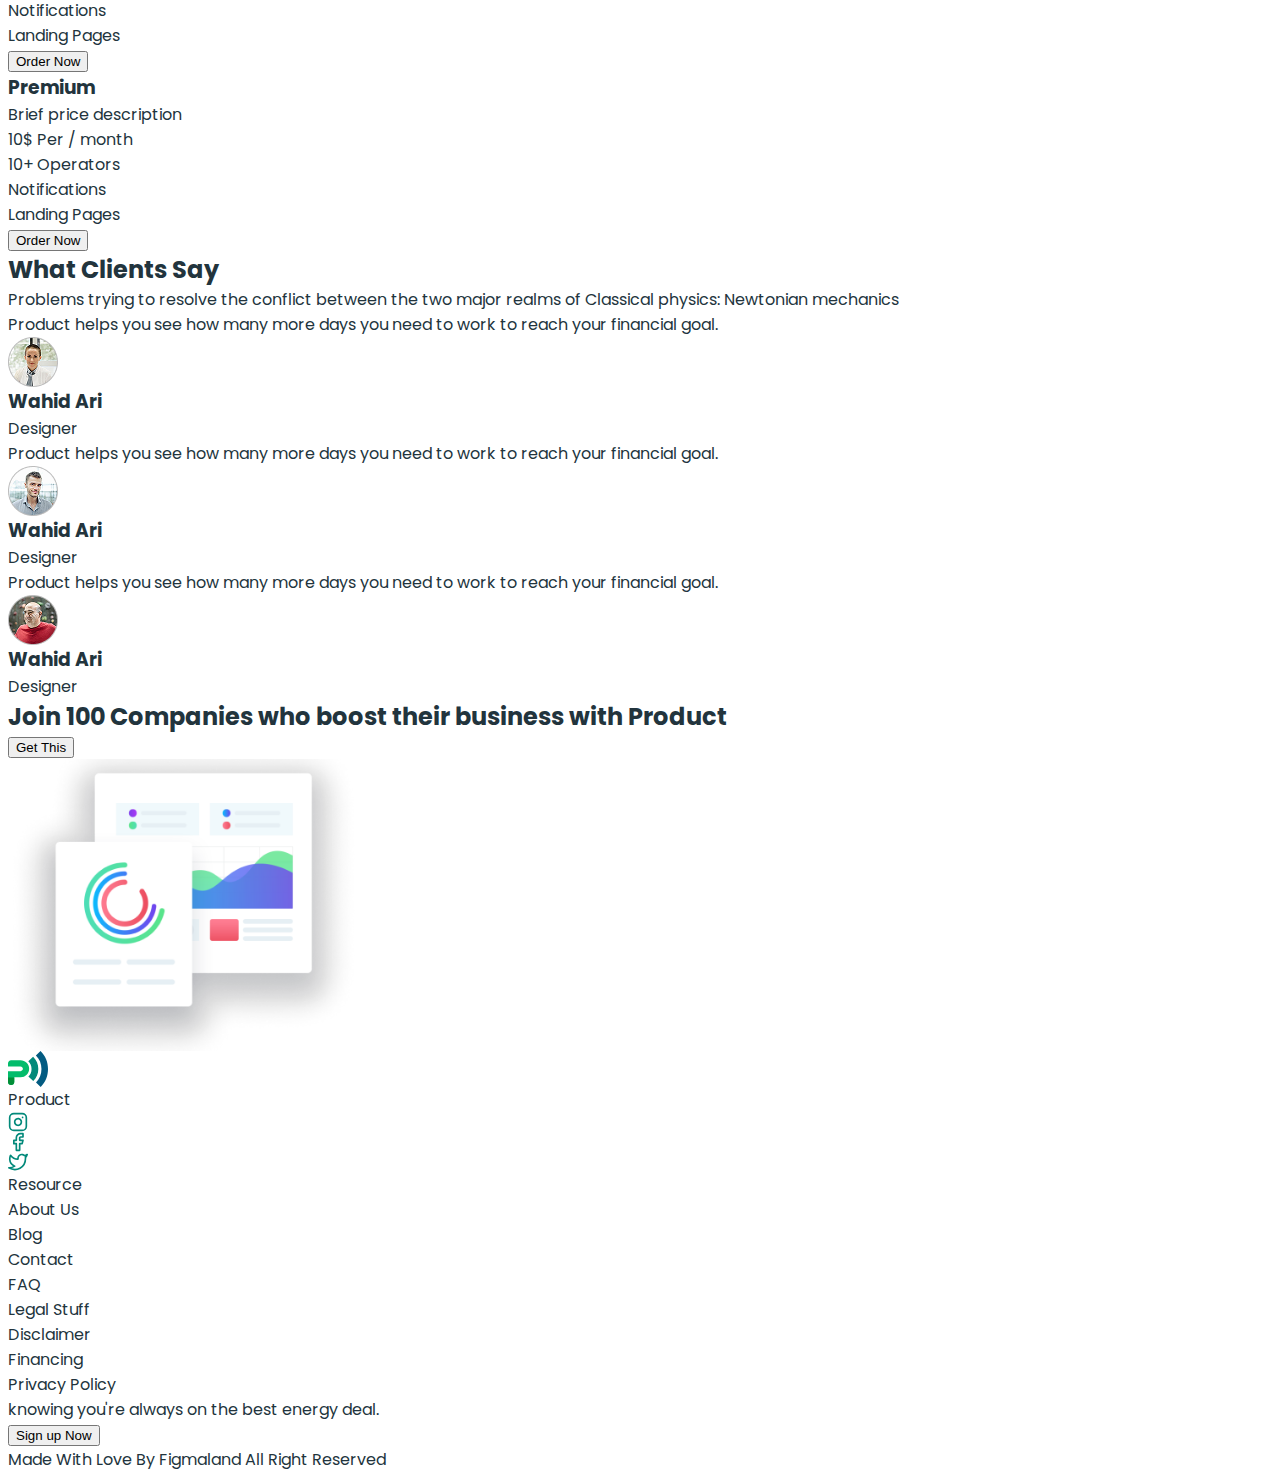
==== commit 1eb3ec32: "styles added" ====
--- a/index.html
+++ b/index.html
@@ -4,29 +4,57 @@
     <meta charset="UTF-8" />
     <meta name="viewport" content="width=device-width, initial-scale=1.0" />
     <title>Business promotion</title>
+    <link rel="preconnect" href="https://fonts.googleapis.com" />
+    <link rel="preconnect" href="https://fonts.gstatic.com" crossorigin />
+    <link
+      href="https://fonts.googleapis.com/css2?family=Inter:opsz,wght@14..32,100..900&family=Montserrat:wght@100..900&family=Poppins:wght@100;200;300;400;500;600;700;800;900&family=Roboto:wght@100..900&display=swap"
+      rel="stylesheet"
+    />
+    <link
+      rel="stylesheet"
+      href="https://cdnjs.cloudflare.com/ajax/libs/modern-normalize/3.0.1/modern-normalize.min.css"
+      integrity="sha512-q6WgHqiHlKyOqslT/lgBgodhd03Wp4BEqKeW6nNtlOY4quzyG3VoQKFrieaCeSnuVseNKRGpGeDU3qPmabCANg=="
+      crossorigin="anonymous"
+      referrerpolicy="no-referrer"
+    />
+    <link rel="stylesheet" href="./css/styles.css" />
   </head>
   <body>
     <header>
-      <a href="./index.html">
-        <img
-          src="./images/logo.svg"
-          alt="logotype"
-          width="40"
-          height="36"
-        />Product
-      </a>
-      <nav>
-        <ul>
-          <li><a href="./index.html">Product</a></li>
-          <li><a href="./pricing.html">Pricing</a></li>
-          <li><a href="./customers.html">Customers</a></li>
-          <li><a href="">Resources</a></li>
-        </ul>
-        <ul>
-          <li><a href="">Sign In</a></li>
-          <li><a href="">Sign Up</a></li>
-        </ul>
-      </nav>
+      <div class="container header-container">
+        <a class="logo header-logo" href="./index.html">
+          <img
+            src="./images/logo.svg"
+            alt="logotype"
+            width="40"
+            height="36"
+          />Product
+        </a>
+        <nav class="navigation">
+          <ul class="nav-list">
+            <li class="nav-item">
+              <a class="nav-link current" href="./index.html">Product</a>
+            </li>
+            <li class="nav-item">
+              <a class="nav-link" href="./pricing.html">Pricing</a>
+            </li>
+            <li class="nav-item">
+              <a class="nav-link" href="./customers.html">Customers</a>
+            </li>
+            <li class="nav-item">
+              <a class="nav-link" href="">Resources</a>
+            </li>
+          </ul>
+          <ul class="auth-list">
+            <li class="auth-item">
+              <a class="auth-link" href="">Sign In</a>
+            </li>
+            <li class="auth-item">
+              <a class="auth-link auth-link-dark" href="">Sign Up</a>
+            </li>
+          </ul>
+        </nav>
+      </div>
     </header>
     <main>
       <section>
--- a/css/styles.css
+++ b/css/styles.css
@@ -0,0 +1,113 @@
+body {
+  font-family: 'Poppins', sans-serif;
+  background: #fff;
+  color: #22343d;
+}
+
+a {
+  text-decoration: none;
+  color: currentColor;
+}
+
+ul {
+  list-style-type: none;
+  padding-left: 0;
+  margin-top: 0;
+  margin-bottom: 0;
+}
+
+h1,
+h2,
+h3,
+h4,
+h5,
+h6,
+p {
+  margin-top: 0;
+  margin-bottom: 0;
+}
+
+img {
+  display: block;
+  max-width: 100%;
+  height: auto;
+}
+
+.visually-hidden {
+  position: absolute;
+  width: 1px;
+  height: 1px;
+  margin: -1px;
+  border: 0;
+  padding: 0;
+  white-space: nowrap;
+  clip-path: inset(100%);
+  clip: rect(0 0 0 0);
+  overflow: hidden;
+}
+
+.container {
+  padding: 0 20px;
+  max-width: 1150px;
+  margin: 0 auto;
+}
+
+.header-container {
+  display: flex;
+  align-items: center;
+  gap: 73px;
+}
+
+.navigation {
+  display: flex;
+  align-items: center;
+  flex-grow: 1;
+  justify-content: space-between;
+}
+
+.header-logo {
+  display: flex;
+  align-items: center;
+  font-weight: 700;
+  font-size: 30px;
+  line-height: 0.93;
+  color: #173a56;
+  gap: 16px;
+  padding: 22px 0;
+}
+
+.nav-list {
+  display: flex;
+  align-items: center;
+  gap: 30px;
+}
+
+.auth-list {
+  display: flex;
+  align-items: center;
+  gap: 21px;
+}
+
+.nav-link {
+  display: block;
+  line-height: 1.75;
+  padding: 26px 0;
+}
+
+.nav-link.current {
+  font-weight: 600;
+}
+
+.auth-link {
+  display: block;
+  font-weight: 600;
+  text-align: center;
+  color: #173a56;
+  border: 1px solid #bcd0e5;
+  border-radius: 4px;
+  min-width: 105px;
+  padding: 8px 24px;
+}
+
+.auth-link-dark {
+}
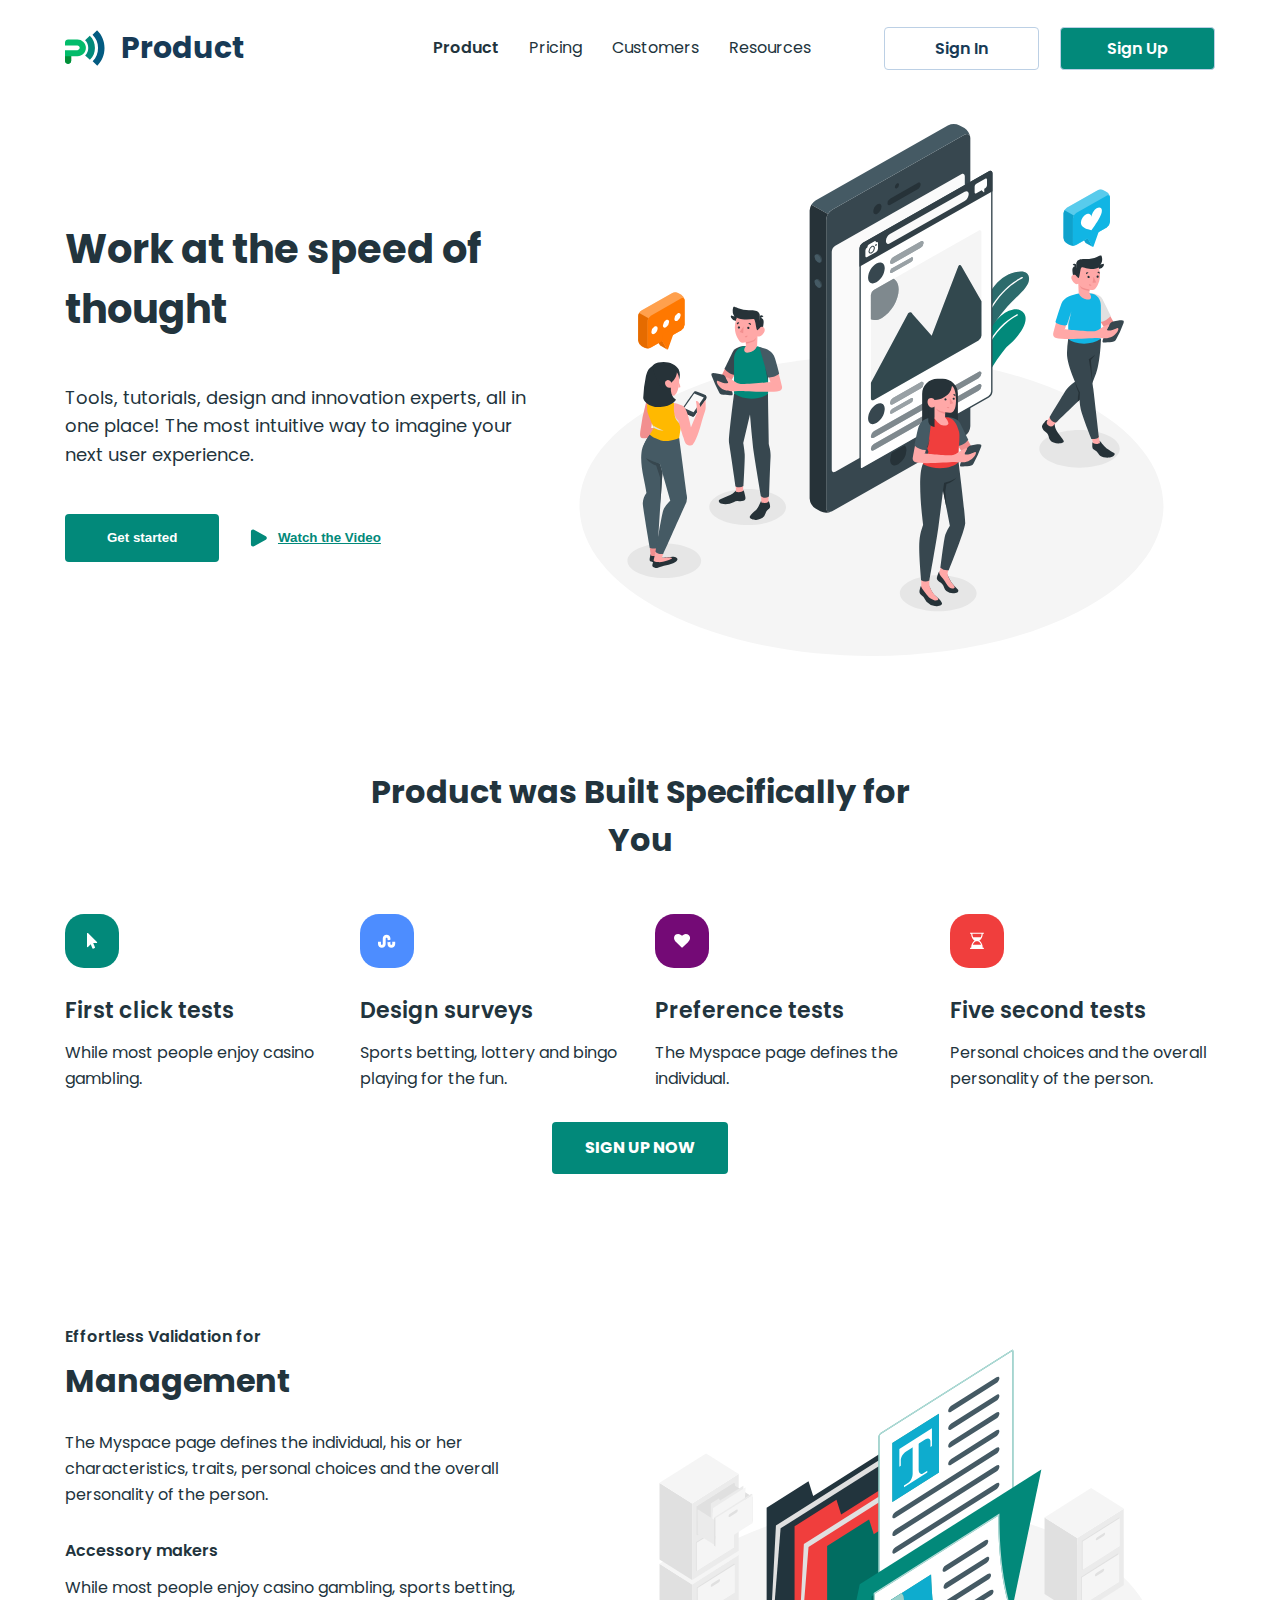
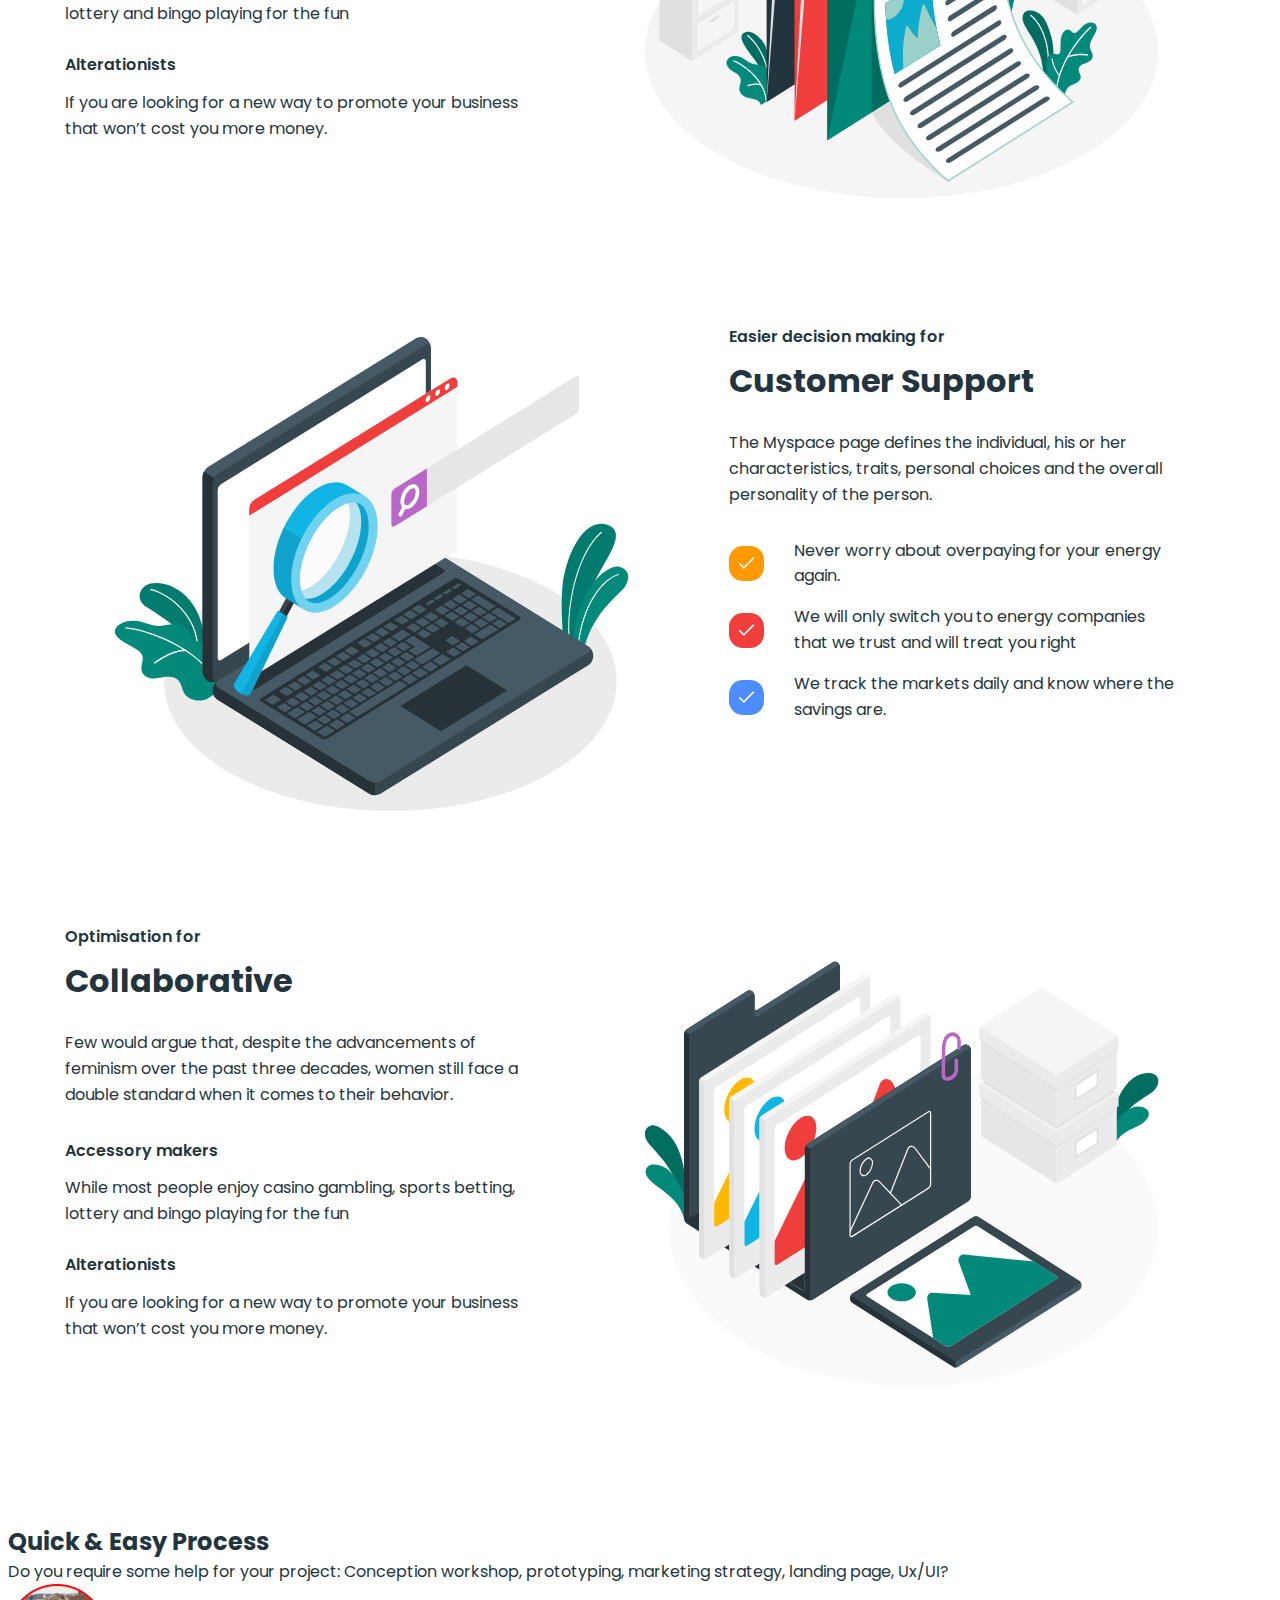
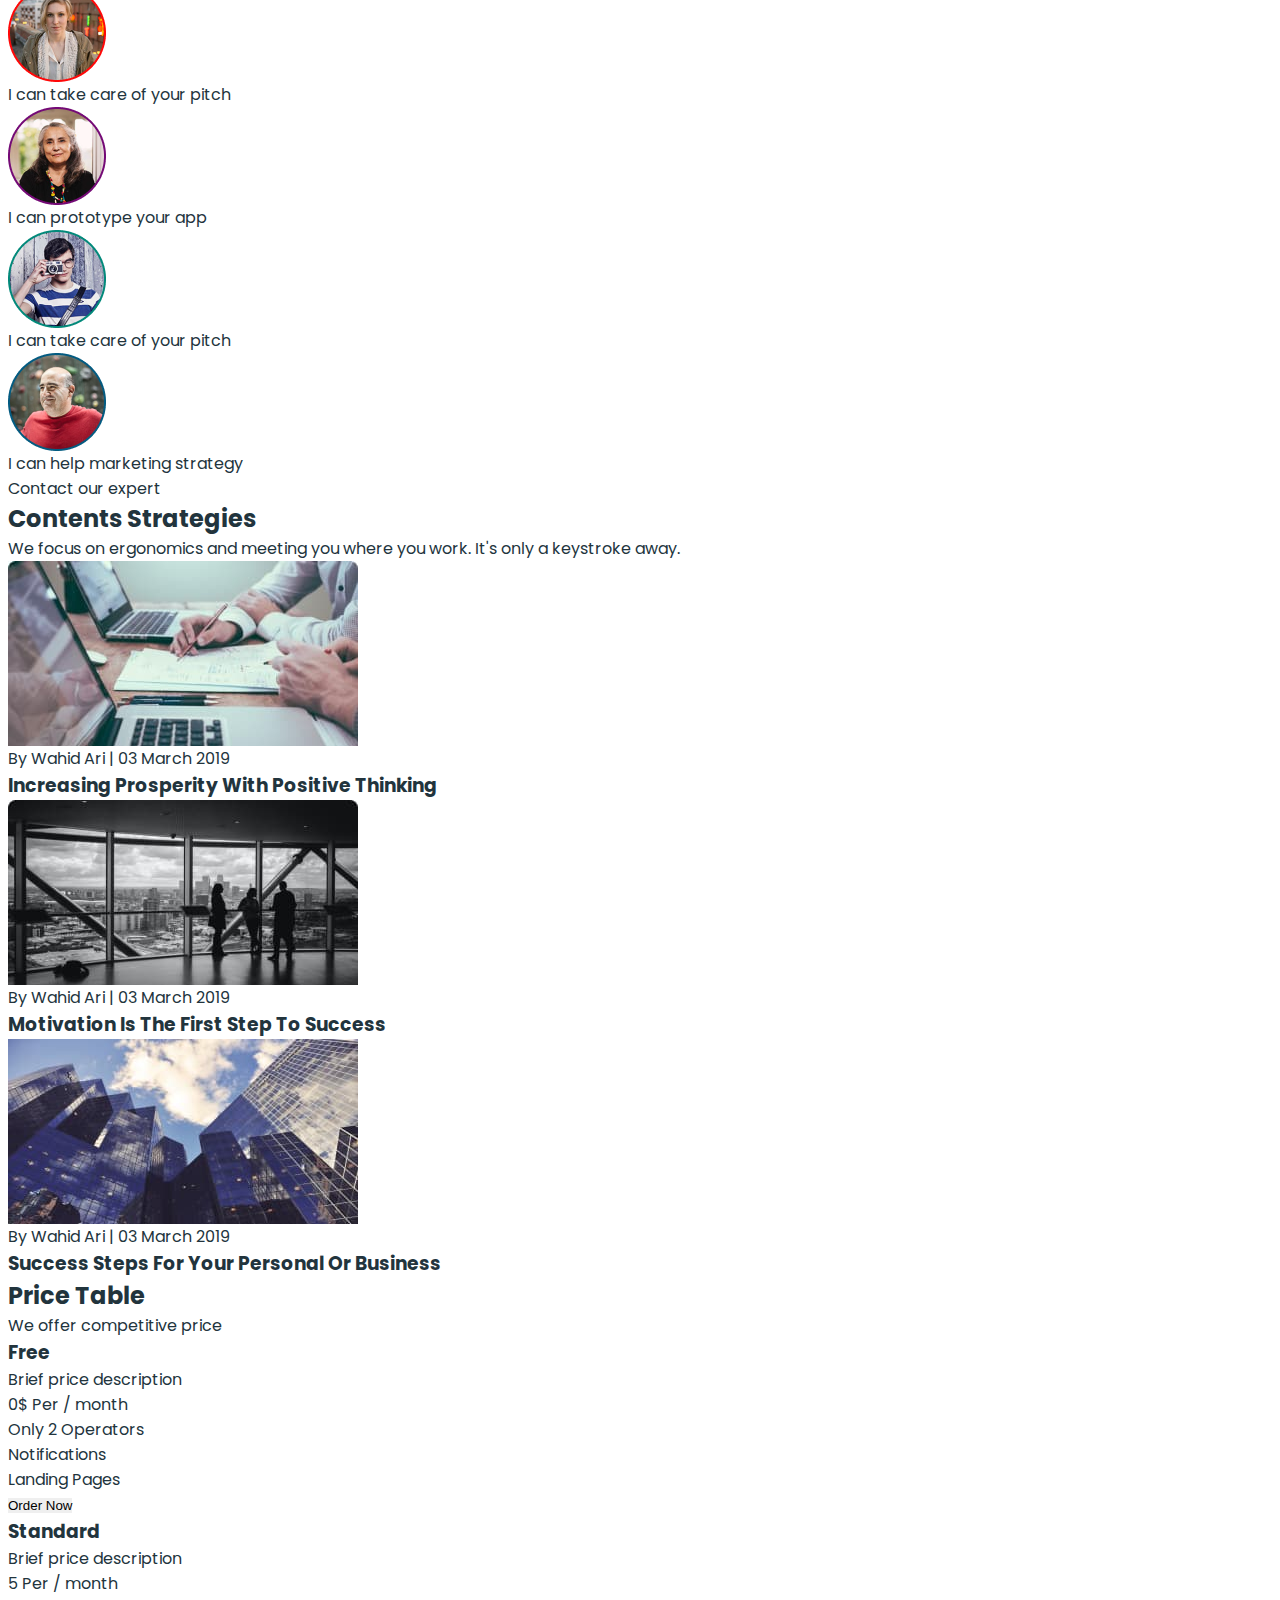
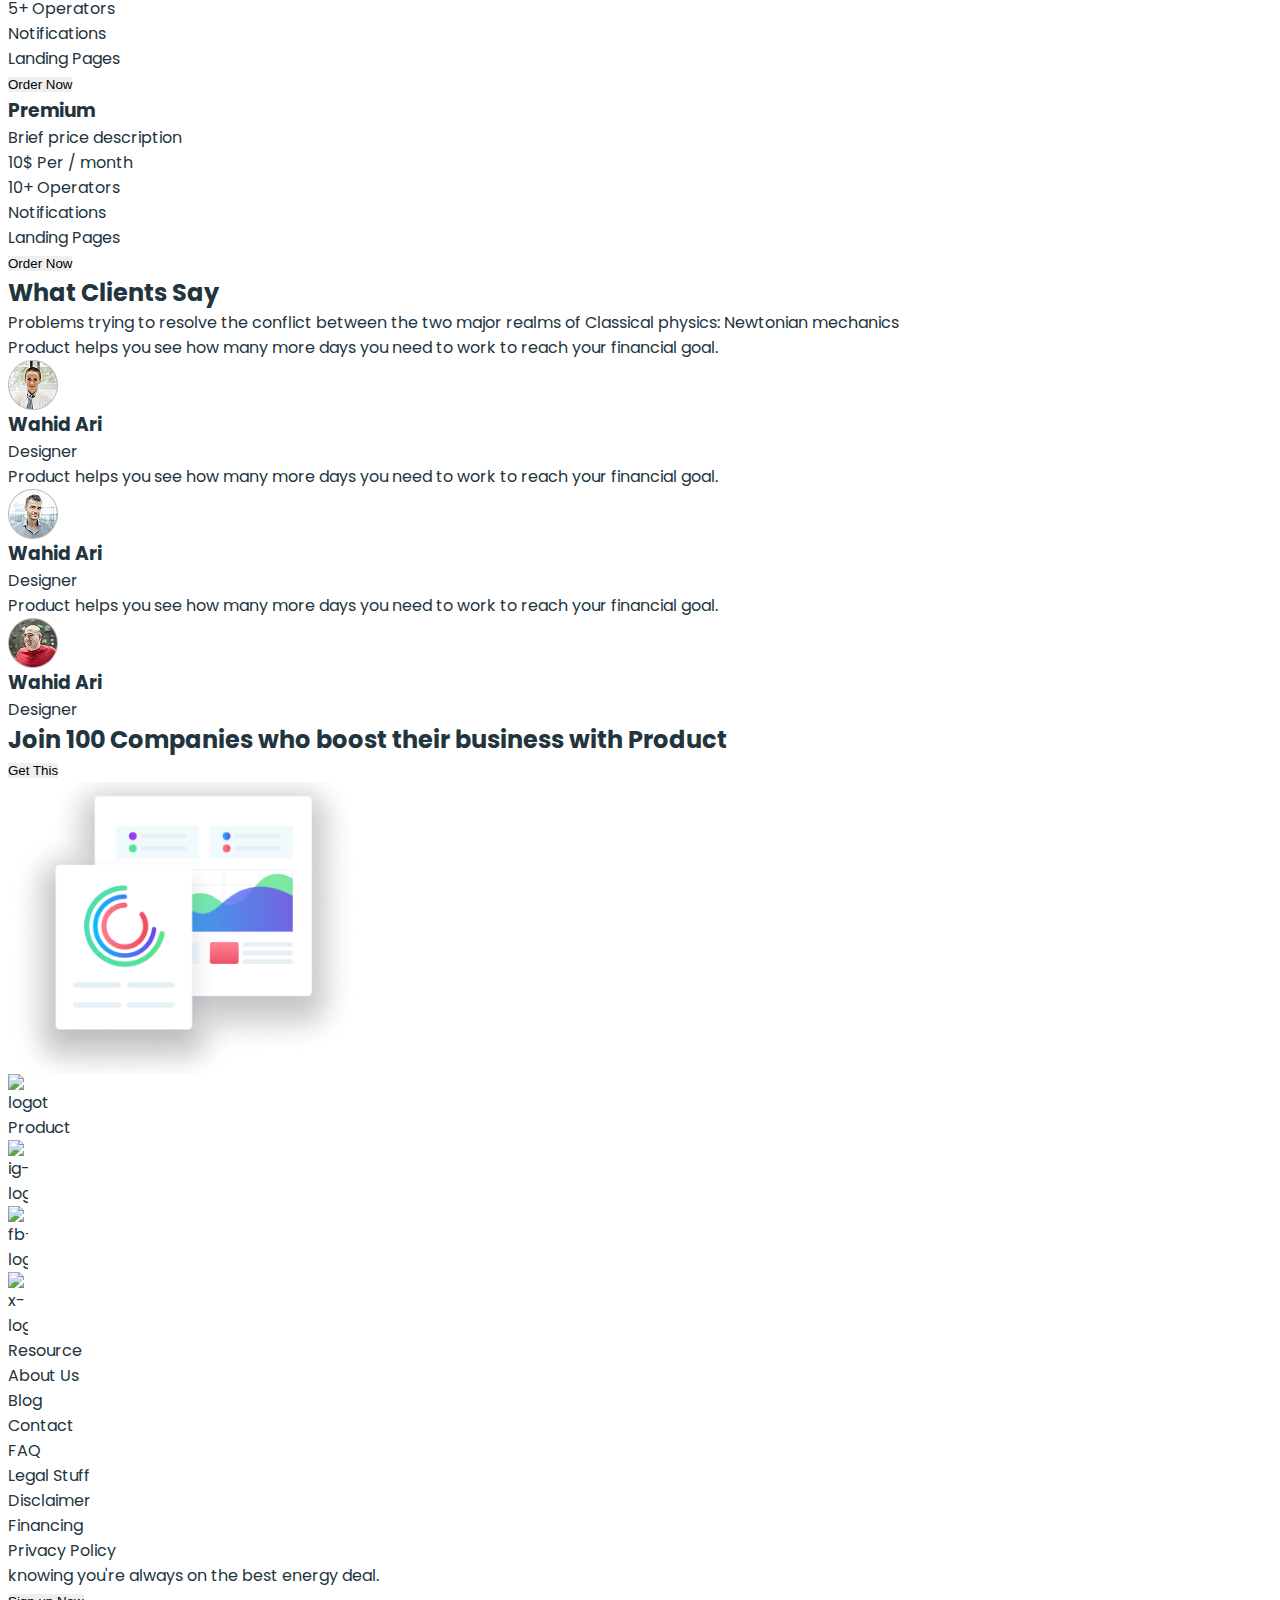
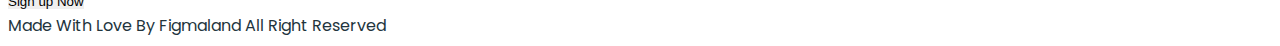
==== commit 886323d6: "upd" ====
--- a/index.html
+++ b/index.html
@@ -22,15 +22,13 @@
   <body>
     <header>
       <div class="container header-container">
-        <a class="logo header-logo" href="./index.html">
-          <img
-            src="./images/logo.svg"
-            alt="logotype"
-            width="40"
-            height="36"
-          />Product
-        </a>
         <nav class="navigation">
+          <a class="logo header-logo" href="./index.html">
+            <svg class="" width="40" height="36">
+              <use href="./images/icons.svg#icon-logo"></use>
+            </svg>
+            Product
+          </a>
           <ul class="nav-list">
             <li class="nav-item">
               <a class="nav-link current" href="./index.html">Product</a>
@@ -45,157 +43,214 @@
               <a class="nav-link" href="">Resources</a>
             </li>
           </ul>
-          <ul class="auth-list">
-            <li class="auth-item">
-              <a class="auth-link" href="">Sign In</a>
-            </li>
-            <li class="auth-item">
-              <a class="auth-link auth-link-dark" href="">Sign Up</a>
-            </li>
-          </ul>
         </nav>
+        <ul class="auth-list">
+          <li class="auth-item">
+            <a class="auth-link" href="">Sign In</a>
+          </li>
+          <li class="auth-item">
+            <a class="auth-link auth-link-dark" href="">Sign Up</a>
+          </li>
+        </ul>
       </div>
     </header>
     <main>
-      <section>
-        <h1>Work at the speed of thought</h1>
-        <p>
-          Tools, tutorials, design and innovation experts, all in one place! The
-          most intuitive way to imagine your next user experience.
-        </p>
-        <ul>
-          <li><button type="button">Get started</button></li>
-          <li><button type="button">Watch the Video</button></li>
-        </ul>
-        <img
-          src="./images/hero-img.svg"
-          alt="people"
-          width="610"
-          height="555"
-        />
-      </section>
-      <section>
-        <h2>Product was Built Specifically for You</h2>
-        <ul>
-          <li>
-            <h3>First click tests</h3>
-            <p>While most people enjoy casino gambling,</p>
-          </li>
-          <li>
-            <h3>Design surveys</h3>
-            <p>Sports betting, lottery and bingo playing for the fun</p>
-          </li>
-          <li>
-            <h3>Preference tests</h3>
-            <p>The Myspace page defines the individual.</p>
-          </li>
-          <li>
-            <h3>Five second tests</h3>
-            <p>Personal choices and the overall personality of the person.</p>
-          </li>
-        </ul>
-        <a href="">SIGN UP NOW</a>
-      </section>
-      <section>
-        <h2>Our features</h2>
-
-        <ul>
-          <li>
-            <p>Effortless Validation for</p>
-            <h3>Management</h3>
-            <p>
-              The Myspace page defines the individual, his or her
-              characteristics, traits, personal choices and the overall
-              personality of the person.
+      <section class="hero-section">
+        <div class="container hero-container">
+          <div class="hero-content-container">
+            <h1 class="hero-title">Work at the speed of thought</h1>
+            <p class="hero-text">
+              Tools, tutorials, design and innovation experts, all in one place!
+              The most intuitive way to imagine your next user experience.
             </p>
-
-            <ul>
-              <li>
-                <h4>Accessory makers</h4>
-                <p>
-                  While most people enjoy casino gambling, sports betting,
-                  lottery and bingo playing for the fun
-                </p>
+            <ul class="hero-list">
+              <li class="hero-item">
+                <button class="button" type="button">Get started</button>
               </li>
-              <li>
-                <h4>Alterationists</h4>
-                <p>
-                  If you are looking for a new way to promote your business that
-                  won’t cost you more money,
-                </p>
+              <li class="hero-item-icon">
+                <svg class="triangle-icon" width="20" height="18">
+                  <use href="./images/icons.svg#icon-triangle"></use>
+                </svg>
+                <button class="hero-button" type="button">
+                  Watch the Video
+                </button>
               </li>
             </ul>
-            <img
-              src="./images/management-img.svg"
-              alt="business-management"
-              width="540"
-              height="500"
-            />
-          </li>
-          <li>
-            <p>Easier decision making for</p>
-            <h2>Customer Support</h2>
-            <p>
-              The Myspace page defines the individual, his or her
-              characteristics, traits, personal choices and the overall
-              personality of the person.
-            </p>
-            <ul>
-              <li>
-                <p>Never worry about overpaying for your energy again.</p>
-              </li>
-              <li>
-                <p>
-                  We will only switch you to energy companies that we trust and
-                  will treat you right
-                </p>
-              </li>
-              <li>
-                <p>
-                  We track the markets daily and know where the savings are.
-                </p>
-              </li>
-            </ul>
-            <img
-              src="./images/support-img.svg"
-              alt="customer-support"
-              width="540"
-              height="500"
-            />
-          </li>
-          <li>
-            <p>Optimisation for</p>
-            <h2>Collaborative</h2>
-            <p>
-              Few would argue that, despite the advancements of feminism over
-              the past three decades, women still face a double standard when it
-              comes to their behavior.
-            </p>
-            <ul>
-              <li>
-                <h4>Accessory makers</h4>
-                <p>
-                  While most people enjoy casino gambling, sports betting,
-                  lottery and bingo playing for the fun
-                </p>
-              </li>
-              <li>
-                <h4>Alterationists</h4>
-                <p>
-                  If you are looking for a new way to promote your business that
-                  won’t cost you more money,
-                </p>
-              </li>
-            </ul>
-
-            <img
-              src="./images/collaboration-img.svg"
-              alt="collaboration-image"
-              width="540"
-              height="500"
-            />
-          </li>
-        </ul>
+          </div>
+          <svg class="" width="610" height="555">
+            <use href="./images/icons.svg#icon-hero"></use>
+          </svg>
+        </div>
+      </section>
+      <section class="attributes-section">
+        <div class="container attributes-container">
+          <h2 class="attributes-title">
+            Product was Built Specifically for You
+          </h2>
+          <ul class="attributes-list">
+            <li class="attributes-item">
+              <span class="attr-icon-wrapper">
+                <svg class="" width="11" height="18">
+                  <use href="./images/icons.svg#icon-cursor"></use>
+                </svg>
+              </span>
+              <h3 class="attributes-subtitle">First click tests</h3>
+              <p class="attributes-text">
+                While most people enjoy casino gambling.
+              </p>
+            </li>
+            <li class="attributes-item">
+              <span class="attr-icon-wrapper">
+                <svg class="" width="18" height="18">
+                  <use href="./images/icons.svg#icon-road"></use>
+                </svg>
+              </span>
+              <h3 class="attributes-subtitle">Design surveys</h3>
+              <p class="attributes-text">
+                Sports betting, lottery and bingo playing for the fun.
+              </p>
+            </li>
+            <li class="attributes-item">
+              <span class="attr-icon-wrapper">
+                <svg class="" width="16" height="18">
+                  <use href="./images/icons.svg#icon-heart"></use>
+                </svg>
+              </span>
+              <h3 class="attributes-subtitle">Preference tests</h3>
+              <p class="attributes-text">
+                The Myspace page defines the individual.
+              </p>
+            </li>
+            <li class="attributes-item">
+              <span class="attr-icon-wrapper">
+                <svg class="" width="14" height="18">
+                  <use href="./images/icons.svg#icon-hourglass"></use>
+                </svg>
+              </span>
+              <h3 class="attributes-subtitle">Five second tests</h3>
+              <p class="attributes-text">
+                Personal choices and the overall personality of the person.
+              </p>
+            </li>
+          </ul>
+          <div class="attr-btn-wrapper">
+            <a class="attributes-link button" href="">SIGN UP NOW</a>
+          </div>
+        </div>
+      </section>
+      <section class="features-section">
+        <div class="container features-container">
+          <h2 class="visually-hidden">Our features</h2>
+          <ul class="features-list">
+            <li class="features-item">
+              <div class="features-wrapper">
+                <p class="features-pretitle">Effortless Validation for</p>
+                <h3 class="features-title">Management</h3>
+                <p class="features-desc">
+                  The Myspace page defines the individual, his or her
+                  characteristics, traits, personal choices and the overall
+                  personality of the person.
+                </p>
+                <ul class="features-list-wrapper">
+                  <li>
+                    <h4 class="features-subtitle">Accessory makers</h4>
+                    <p class="features-text">
+                      While most people enjoy casino gambling, sports betting,
+                      lottery and bingo playing for the fun
+                    </p>
+                  </li>
+                  <li>
+                    <h4 class="features-subtitle">Alterationists</h4>
+                    <p class="features-text">
+                      If you are looking for a new way to promote your business
+                      that won’t cost you more money.
+                    </p>
+                  </li>
+                </ul>
+              </div>
+              <svg class="" width="540" height="500">
+                <use href="./images/icons.svg#icon-management"></use>
+              </svg>
+            </li>
+            <li class="features-item">
+              <div class="features-wrapper">
+                <p class="features-pretitle">Easier decision making for</p>
+                <h3 class="features-title">Customer Support</h3>
+                <p class="features-desc">
+                  The Myspace page defines the individual, his or her
+                  characteristics, traits, personal choices and the overall
+                  personality of the person.
+                </p>
+                <ul class="features-list-icons-wrapper">
+                  <li class="features-icon-item">
+                    <span class="features-icon-wrapper" id="tick1">
+                      <svg class="features-icon" width="16" height="12">
+                        <use href="./images/icons.svg#icon-tick"></use>
+                      </svg>
+                    </span>
+                    <p class="features-text">
+                      Never worry about overpaying for your energy again.
+                    </p>
+                  </li>
+                  <li class="features-icon-item">
+                    <span class="features-icon-wrapper" id="tick2">
+                      <svg class="features-icon" width="16" height="12">
+                        <use href="./images/icons.svg#icon-tick"></use>
+                      </svg>
+                    </span>
+                    <p class="features-text">
+                      We will only switch you to energy companies that we trust
+                      and will treat you right
+                    </p>
+                  </li>
+                  <li class="features-icon-item">
+                    <span class="features-icon-wrapper" id="tick3">
+                      <svg class="features-icon" width="16" height="12">
+                        <use href="./images/icons.svg#icon-tick"></use>
+                      </svg>
+                    </span>
+                    <p class="features-text">
+                      We track the markets daily and know where the savings are.
+                    </p>
+                  </li>
+                </ul>
+              </div>
+              <svg class="" width="540" height="500">
+                <use href="./images/icons.svg#icon-support"></use>
+              </svg>
+            </li>
+            <li class="features-item">
+              <div>
+                <p class="features-pretitle">Optimisation for</p>
+                <h3 class="features-title">Collaborative</h3>
+                <p class="features-desc">
+                  Few would argue that, despite the advancements of feminism
+                  over the past three decades, women still face a double
+                  standard when it comes to their behavior.
+                </p>
+                <ul class="features-list-wrapper">
+                  <li>
+                    <h4 class="features-subtitle">Accessory makers</h4>
+                    <p class="features-text">
+                      While most people enjoy casino gambling, sports betting,
+                      lottery and bingo playing for the fun
+                    </p>
+                  </li>
+                  <li>
+                    <h4 class="features-subtitle">Alterationists</h4>
+                    <p class="features-text">
+                      If you are looking for a new way to promote your business
+                      that won’t cost you more money.
+                    </p>
+                  </li>
+                </ul>
+              </div>
+              <svg class="" width="540" height="500">
+                <use href="./images/icons.svg#icon-collaboration"></use>
+              </svg>
+            </li>
+          </ul>
+        </div>
       </section>
       <section>
         <h2>Quick & Easy Process</h2>
--- a/css/styles.css
+++ b/css/styles.css
@@ -1,3 +1,5 @@
+/*#region reset*/
+
 body {
   font-family: 'Poppins', sans-serif;
   background: #fff;
@@ -31,6 +33,12 @@
   display: block;
   max-width: 100%;
   height: auto;
+}
+
+button {
+  border: none;
+  padding: 0;
+  cursor: pointer;
 }
 
 .visually-hidden {
@@ -46,6 +54,10 @@
   overflow: hidden;
 }
 
+/*#endregion reset*/
+
+/*#region header*/
+
 .container {
   padding: 0 20px;
   max-width: 1150px;
@@ -61,8 +73,8 @@
 .navigation {
   display: flex;
   align-items: center;
+  justify-content: space-between;
   flex-grow: 1;
-  justify-content: space-between;
 }
 
 .header-logo {
@@ -110,4 +122,264 @@
 }
 
 .auth-link-dark {
-}
+  display: block;
+  font-weight: 600;
+  text-align: center;
+  color: #fff;
+  border-radius: 4px;
+  min-width: 105px;
+  padding: 8px 24px;
+  background-color: #02897a;
+}
+
+/*#endregion header*/
+
+/*#region hero*/
+
+.hero-section {
+  padding: 25px 0 50px;
+}
+
+.hero-container {
+  display: flex;
+  align-items: center;
+  gap: 35px;
+}
+
+.hero-title {
+  font-size: 40px;
+  line-height: 1.5;
+  max-width: 420px;
+  margin-bottom: 45px;
+}
+
+.hero-text {
+  font-size: 18px;
+  line-height: 1.56;
+  max-width: 465px;
+  margin-bottom: 45px;
+}
+
+.hero-list {
+  display: flex;
+  align-items: center;
+  gap: 30px;
+}
+
+.button {
+  min-width: 110px;
+  padding: 14px 42px;
+  line-height: 1.5;
+  font-weight: 700;
+  color: #fff;
+  border-radius: 4px;
+  background-color: #02897a;
+  border: none;
+}
+
+.button:hover,
+.button:focus {
+  background-color: #fff;
+  color: #173a56;
+  outline: 1px solid black;
+}
+
+.hero-button:hover .triangle-icon,
+.hero-button:focus .triangle-icon {
+  fill: #22343d;
+}
+
+.hero-button {
+  font-weight: 600;
+  text-decoration: underline;
+  text-decoration-skip-ink: none;
+  color: #02897a;
+  padding: 16px 0;
+  background-color: transparent;
+}
+
+.hero-button:hover,
+.hero-button:focus {
+  color: #173a56;
+}
+
+.hero-item-icon {
+  display: flex;
+  align-items: center;
+  gap: 8.6px;
+}
+
+.triangle-icon {
+  fill: #02897a;
+}
+
+.hero-item-icon:hover .triangle-icon {
+  fill: #22343d;
+}
+
+/*#endregion hero*/
+
+/*#region attributes*/
+
+.attributes-section {
+  padding-top: 50px;
+  padding-bottom: 50px;
+}
+.attributes-container {
+  grid-auto-flow: ;
+}
+.attributes-title {
+  font-size: 32px;
+  text-align: center;
+  color: #22343d;
+  max-width: 539px;
+  margin: 0 auto;
+  margin-bottom: 50px;
+}
+.attr-icon-wrapper {
+  width: 54px;
+  height: 54px;
+  display: block;
+  border-radius: 19px;
+  display: flex;
+  justify-content: center;
+  align-items: center;
+  margin-bottom: 26px;
+}
+.attr-icon-wrapper svg {
+  fill: #fff;
+}
+
+.attributes-item:nth-child(4n-3) .attr-icon-wrapper {
+  background-color: #02897a;
+}
+.attributes-item:nth-child(4n-2) .attr-icon-wrapper {
+  background-color: #4d8dff;
+}
+.attributes-item:nth-child(4n-1) .attr-icon-wrapper {
+  background-color: #740a76;
+}
+.attributes-item:nth-child(4n) .attr-icon-wrapper {
+  background-color: #f03e3d;
+}
+.attributes-list {
+  display: flex;
+  gap: 30px;
+  margin-bottom: 30px;
+}
+.attributes-item {
+  width: calc((100% - 90px) / 4);
+}
+.attributes-subtitle {
+  font-weight: 600;
+  font-size: 22px;
+  margin-bottom: 13px;
+}
+.attributes-text {
+  line-height: 1.62;
+}
+.attributes-link {
+  padding: 14px 33px;
+}
+
+.attr-btn-wrapper {
+  display: flex;
+  justify-content: center;
+}
+
+/*#endregion attributes*/
+
+/*#region features*/
+
+.features-section {
+  padding-top: 50px;
+  padding-bottom: 50px;
+}
+
+.features-item {
+  display: flex;
+  gap: 84px;
+  padding-top: 50px;
+  padding-bottom: 50px;
+}
+
+.feature-wrapper {
+  padding: 41px 0;
+}
+
+.features-pretitle {
+  font-weight: 600;
+  margin-bottom: 8px;
+}
+
+.features-title {
+  font-size: 32px;
+  margin-bottom: 25px;
+}
+
+.features-desc {
+  line-height: 1.62;
+  margin-bottom: 30px;
+  max-width: 486px;
+}
+
+.features-subtitle {
+  font-weight: 600;
+  line-height: 1.62;
+  margin-bottom: 12px;
+}
+.features-text {
+  line-height: 1.62;
+  max-width: 486px;
+}
+
+.features-list-wrapper {
+  display: flex;
+  flex-direction: column;
+  gap: 25px;
+}
+
+.features-item:nth-child(2n) {
+  flex-direction: row-reverse;
+}
+
+.features-list-icons-wrapper {
+  display: flex;
+  flex-direction: column;
+  gap: 15px;
+}
+
+.features-icon-wrapper {
+  display: flex;
+  width: 35px;
+  height: 35px;
+  border-radius: 14px;
+  background-color: #f90;
+  align-items: center;
+  justify-content: center;
+  flex-shrink: 0;
+}
+
+#tick2 {
+  background-color: #f03e3d;
+}
+
+#tick3 {
+  background-color: #4d8dff;
+}
+
+.features-icon {
+  fill: #fff;
+}
+
+.features-icon-item {
+  display: flex;
+  gap: 30px;
+  align-items: center;
+}
+
+.features-icon-item .features-text {
+  max-width: 385px;
+}
+
+/*#endregion features*/
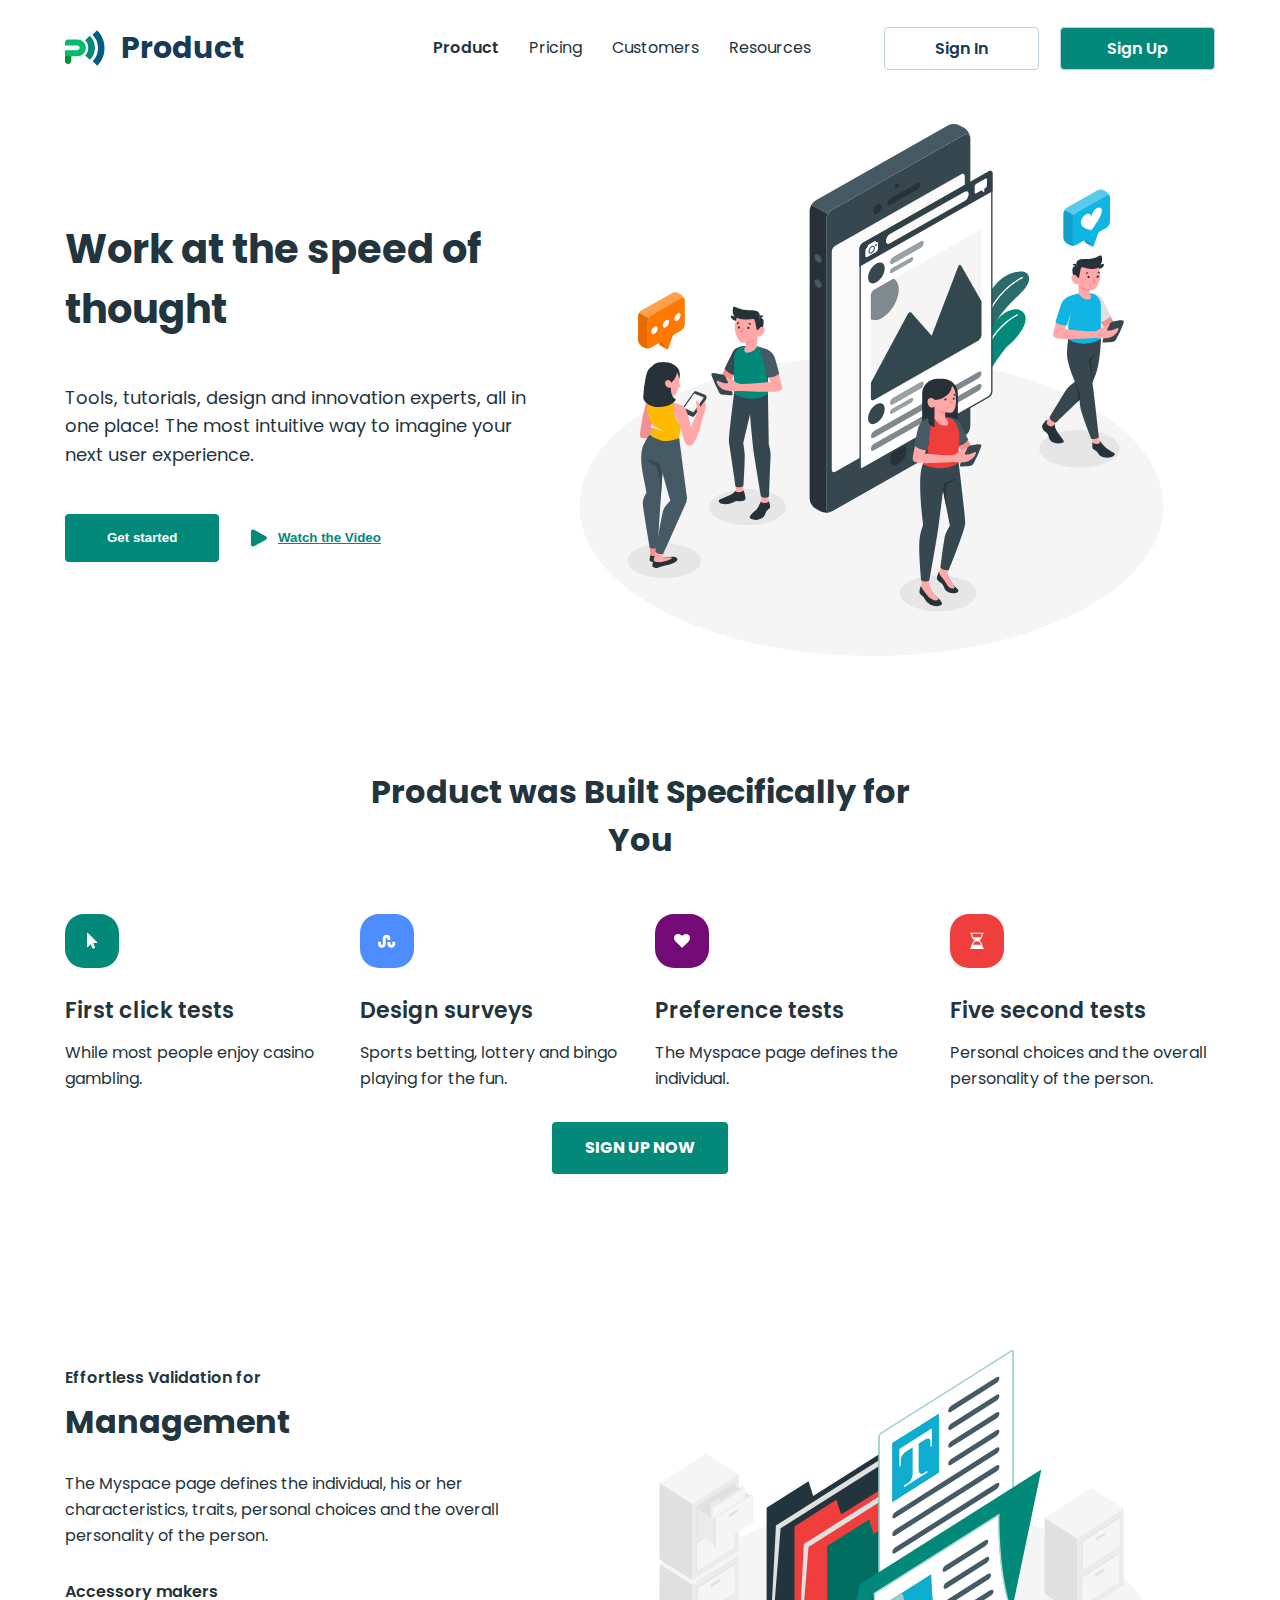
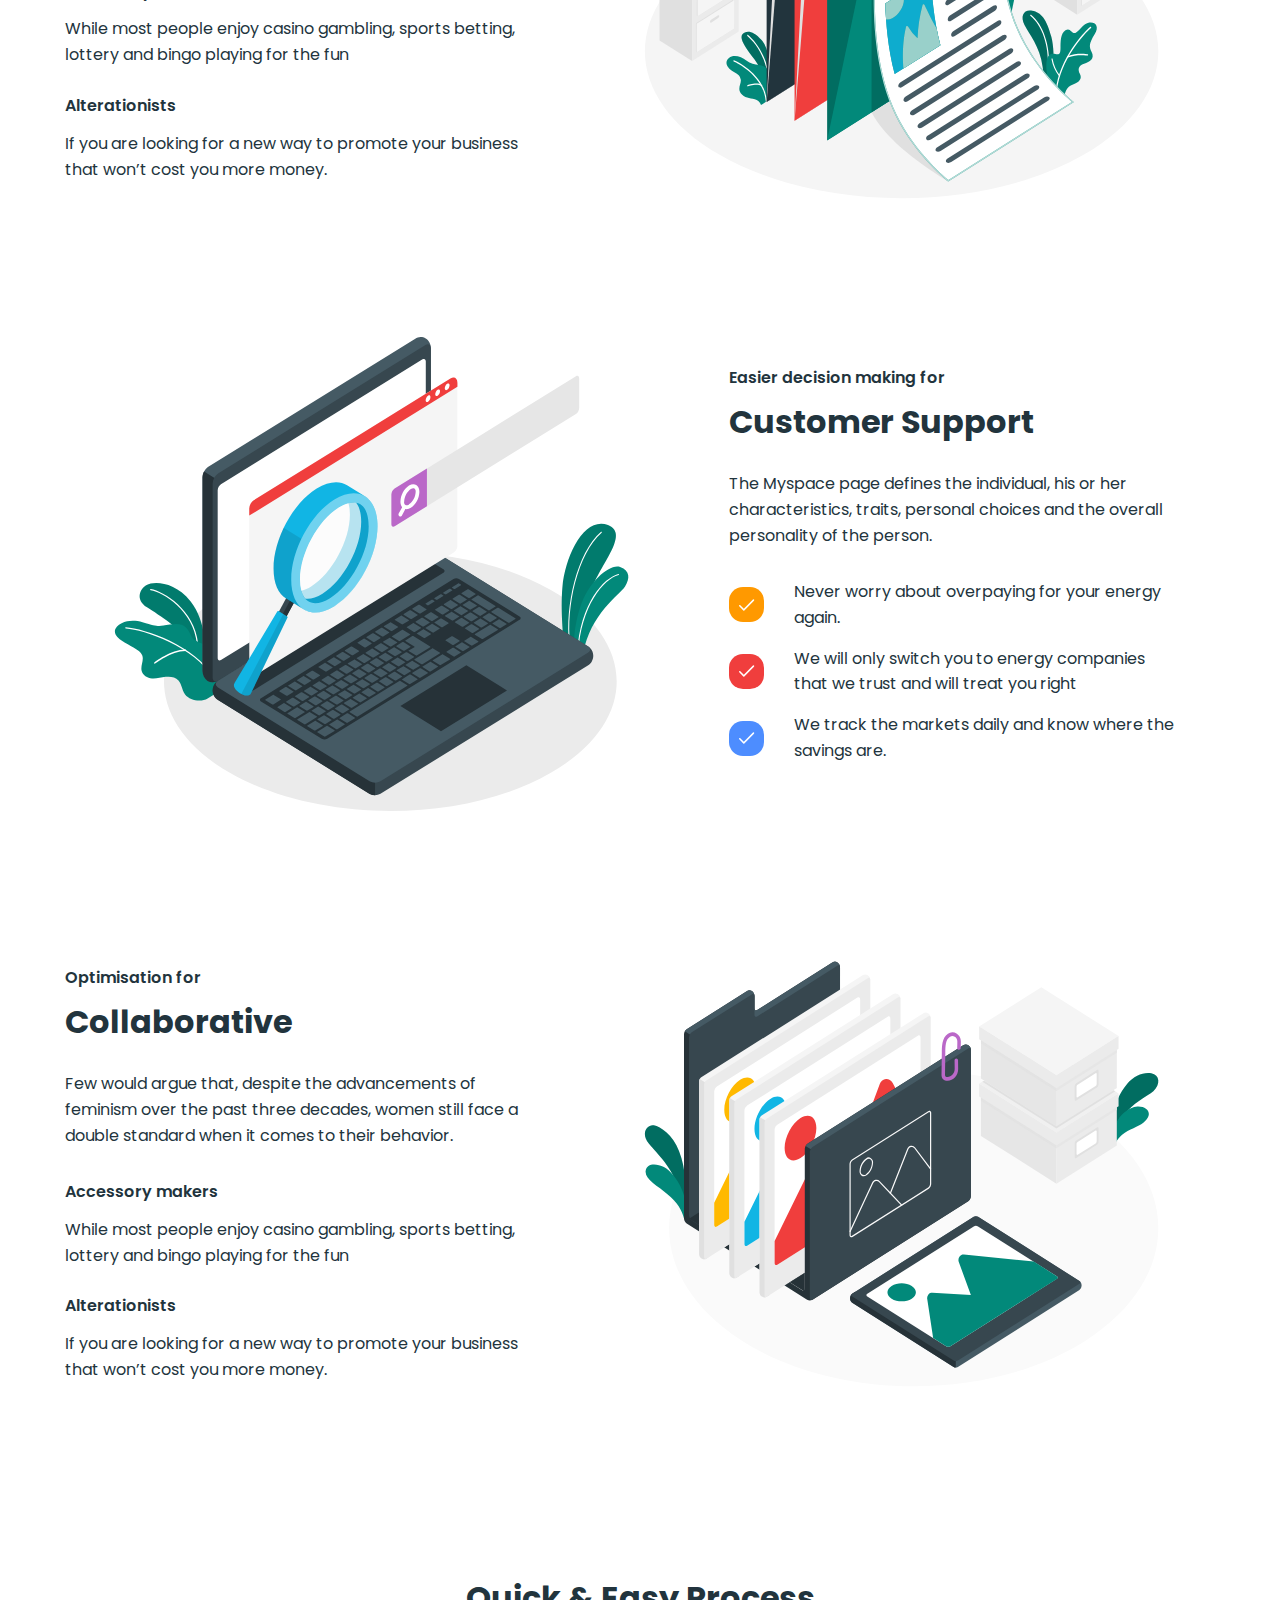
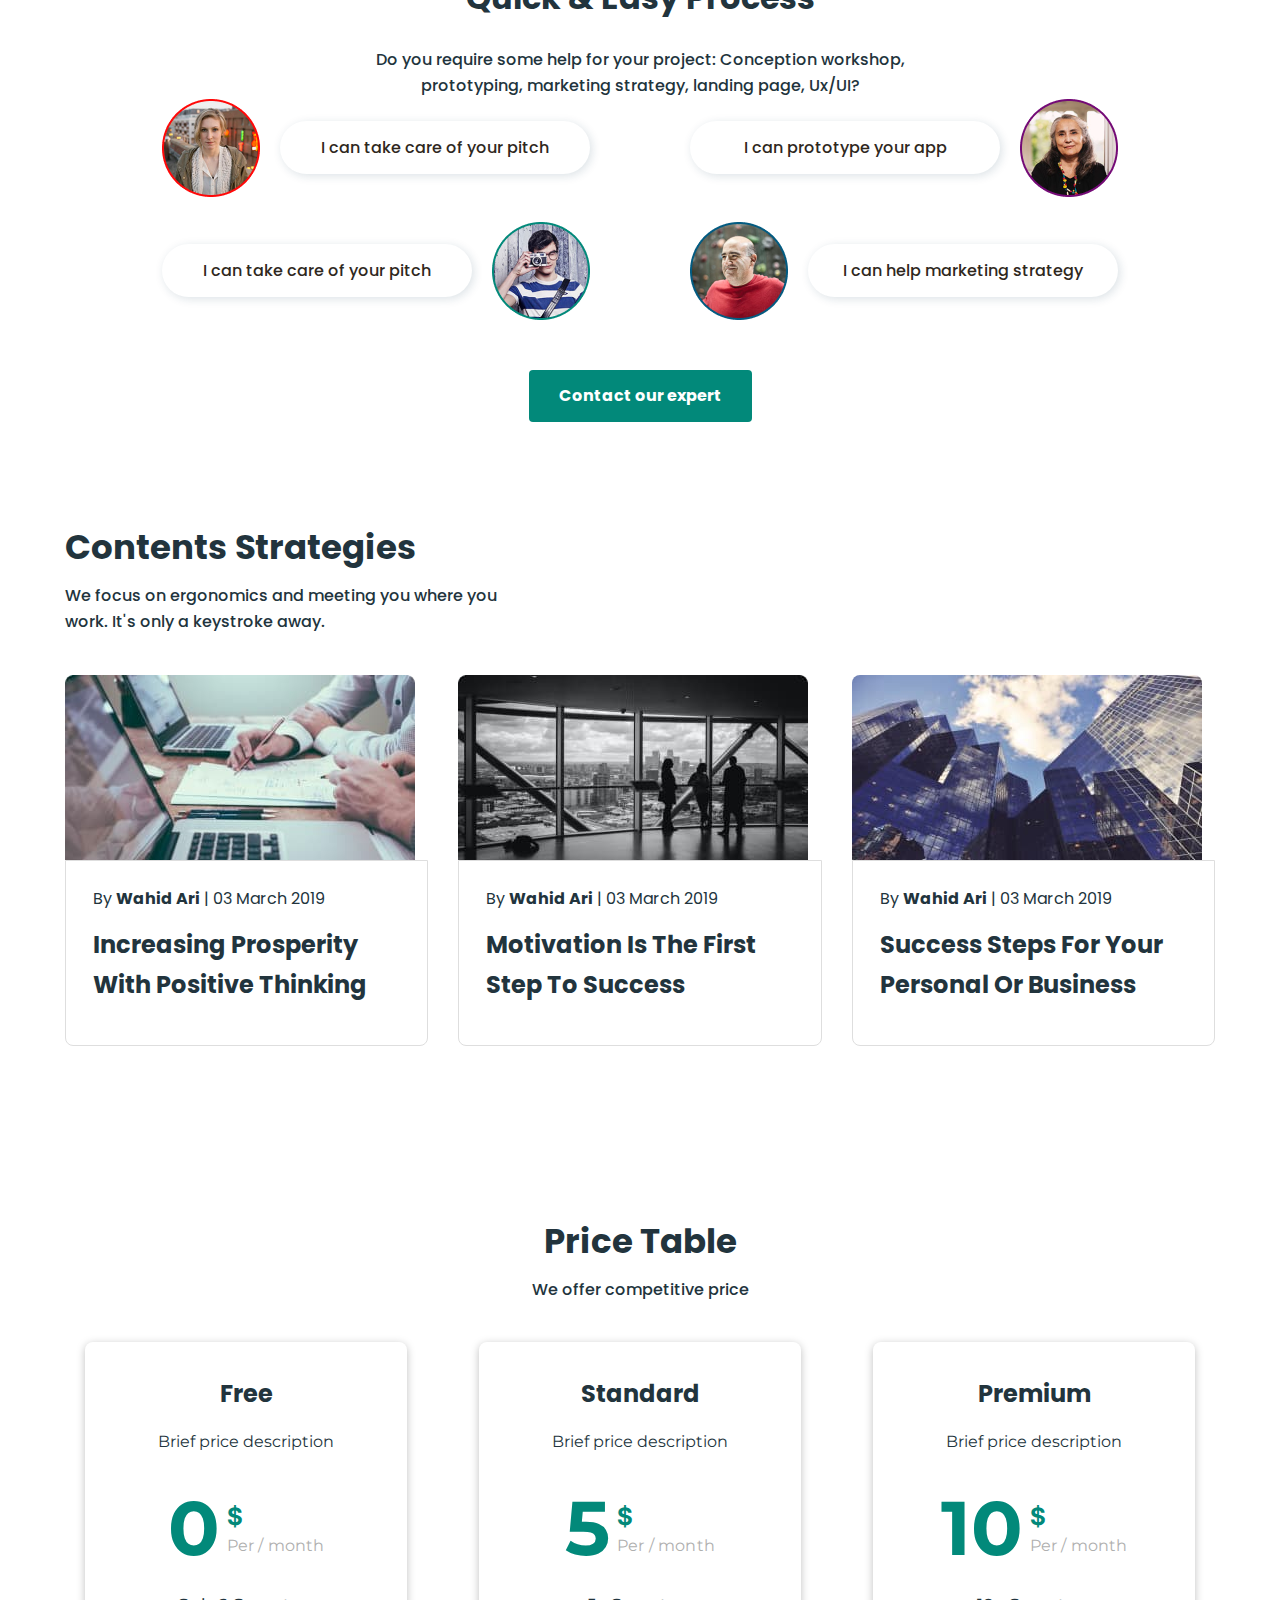
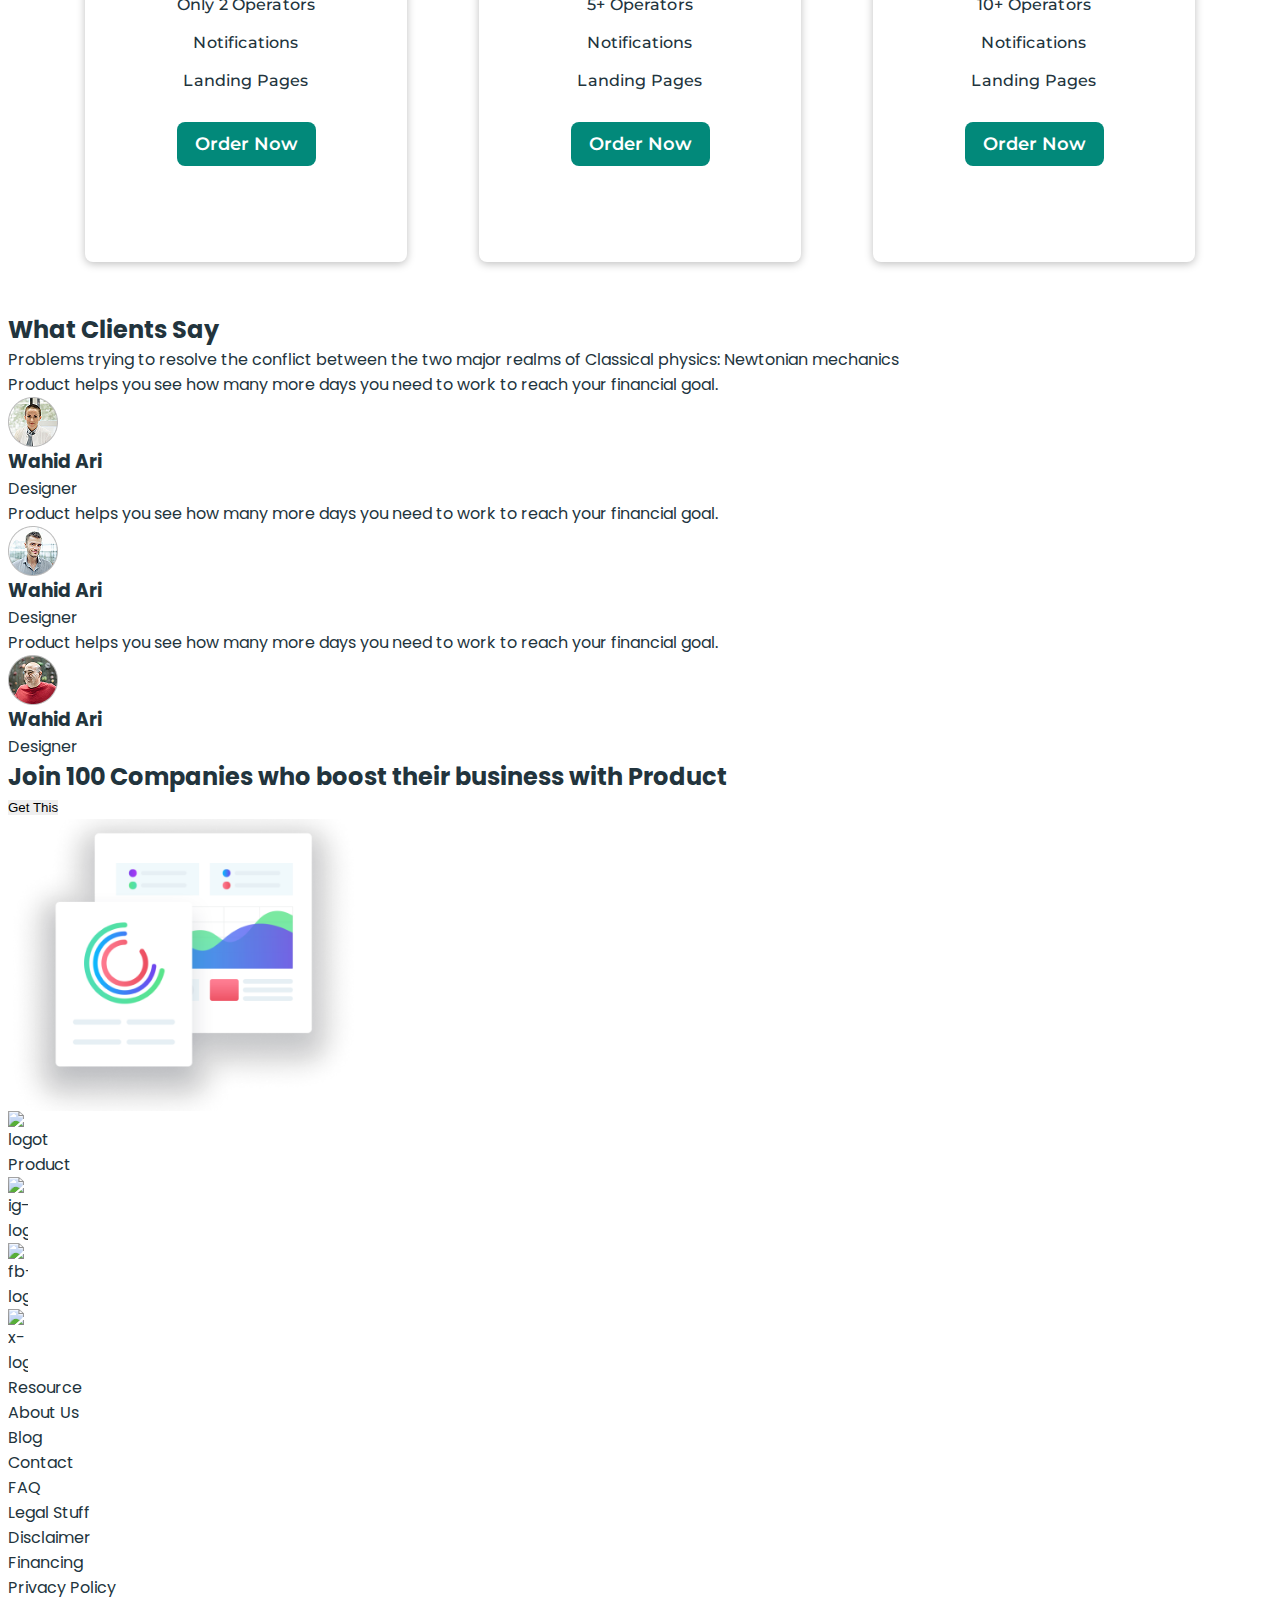
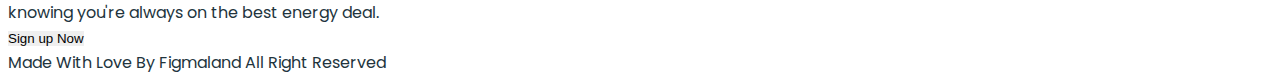
==== commit 92d72ee7: "two sections styles added" ====
--- a/index.html
+++ b/index.html
@@ -220,7 +220,7 @@
               </svg>
             </li>
             <li class="features-item">
-              <div>
+              <div class="features-wrapper">
                 <p class="features-pretitle">Optimisation for</p>
                 <h3 class="features-title">Collaborative</h3>
                 <p class="features-desc">
@@ -252,111 +252,164 @@
           </ul>
         </div>
       </section>
-      <section>
-        <h2>Quick & Easy Process</h2>
-        <p>
-          Do you require some help for your project: Conception workshop,
-          prototyping, marketing strategy, landing page, Ux/UI?
-        </p>
-        <ul>
-          <li>
-            <img src="./images/avatar.png" alt="first-member" />
-            <p>I can take care of your pitch</p>
-          </li>
-          <li>
-            <img src="./images/avatar(1).png" alt="second-member" />
-            <p>I can prototype your app</p>
-          </li>
-          <li>
-            <img src="./images/avatar(2).png" alt="third-member" />
-            <p>I can take care of your pitch</p>
-          </li>
-          <li>
-            <img src="./images/avatar(3).png" alt="fourth-member" />
-            <p>I can help marketing strategy</p>
-          </li>
-        </ul>
-        <a href="">Contact our expert</a>
-      </section>
-      <section>
-        <h2>Contents Strategies</h2>
-        <p>
-          We focus on ergonomics and meeting you where you work. It's only a
-          keystroke away.
-        </p>
-        <ul>
-          <li>
-            <img
-              src="./images/content-image.jpg"
-              alt="content-first"
-              width="350"
-              height="185"
-            />
-            <p>By Wahid Ari | 03 March 2019</p>
-            <h3>Increasing Prosperity With Positive Thinking</h3>
-          </li>
-          <li>
-            <img
-              src="./images/content-image(1).jpg"
-              alt="content-second"
-              width="350"
-              height="185"
-            />
-            <p>By Wahid Ari | 03 March 2019</p>
-            <h3>Motivation Is The First Step To Success</h3>
-          </li>
-          <li>
-            <img
-              src="./images/content-image(2).jpg"
-              alt="content-third"
-              width="350"
-              height="185"
-            />
-            <p>By Wahid Ari | 03 March 2019</p>
-            <h3>Success Steps For Your Personal Or Business</h3>
-          </li>
-        </ul>
-      </section>
-      <section>
-        <h2>Price Table</h2>
-        <p>We offer competitive price</p>
-        <ul>
-          <li>
-            <h3>Free</h3>
-            <p>Brief price description</p>
-            <span>0$ Per / month</span>
-
-            <ul>
-              <li>Only 2 Operators</li>
-              <li>Notifications</li>
-              <li>Landing Pages</li>
-            </ul>
-            <button type="button">Order Now</button>
-          </li>
-
-          <li>
-            <h3>Standard</h3>
-            <p>Brief price description</p>
-            <span>5 Per / month</span>
-            <ul>
-              <li>5+ Operators</li>
-              <li>Notifications</li>
-              <li>Landing Pages</li>
-            </ul>
-            <button type="button">Order Now</button>
-          </li>
-          <li>
-            <h3>Premium</h3>
-            <p>Brief price description</p>
-            <span>10$ Per / month</span>
-            <ul>
-              <li>10+ Operators</li>
-              <li>Notifications</li>
-              <li>Landing Pages</li>
-            </ul>
-            <button type="button">Order Now</button>
-          </li>
-        </ul>
+      <section class="members-section">
+        <div class="container members-container">
+          <h2 class="members-title">Quick & Easy Process</h2>
+          <p class="members-subtitle">
+            Do you require some help for your project: Conception workshop,
+            prototyping, marketing strategy, landing page, Ux/UI?
+          </p>
+          <ul class="members-list">
+            <li class="members-item" id="member-1">
+              <img src="./images/avatar.png" alt="first-member" />
+              <div class="members-text-wrapper">
+                <p class="members-text">I can take care of your pitch</p>
+              </div>
+            </li>
+            <li class="members-item" id="member-2">
+              <img src="./images/avatar(1).png" alt="second-member" />
+              <div class="members-text-wrapper">
+                <p class="members-text">I can prototype your app</p>
+              </div>
+            </li>
+            <li class="members-item" id="member-3">
+              <img src="./images/avatar(2).png" alt="third-member" />
+              <div class="members-text-wrapper">
+                <p class="members-text">I can take care of your pitch</p>
+              </div>
+            </li>
+            <li class="members-item" id="member-4">
+              <img src="./images/avatar(3).png" alt="fourth-member" />
+              <div class="members-text-wrapper">
+                <p class="members-text">I can help marketing strategy</p>
+              </div>
+            </li>
+          </ul>
+          <div class="members-link-wrapper">
+            <a class="members-link button" href="">Contact our expert</a>
+          </div>
+        </div>
+      </section>
+      <section class="strategies-section">
+        <div class="container strategies-container">
+          <h2 class="strategies-title">Contents Strategies</h2>
+          <p class="strategies-subtext">
+            We focus on ergonomics and meeting you where you work. It's only a
+            keystroke away.
+          </p>
+          <ul class="strategies-list">
+            <li class="strategies-item">
+              <img
+                src="./images/content-image.jpg"
+                alt="content-first"
+                width="350"
+                height="185"
+              />
+              <div class="strategies-wrapper">
+                <p class="strategies-text">
+                  By <span class="strategies-bold">Wahid Ari</span> | 03 March
+                  2019
+                </p>
+                <a href="" class="strategies-subtitle">
+                  Increasing Prosperity With Positive Thinking
+                </a>
+              </div>
+            </li>
+            <li class="strategies-item">
+              <img
+                src="./images/content-image(1).jpg"
+                alt="content-second"
+                width="350"
+                height="185"
+              />
+              <div class="strategies-wrapper">
+                <p class="strategies-text">
+                  By <span class="strategies-bold">Wahid Ari</span> | 03 March
+                  2019
+                </p>
+                <a href="" class="strategies-subtitle">
+                  Motivation Is The First Step To Success
+                </a>
+              </div>
+            </li>
+            <li class="strategies-item">
+              <img
+                src="./images/content-image(2).jpg"
+                alt="content-third"
+                width="350"
+                height="185"
+              />
+              <div class="strategies-wrapper">
+                <p class="strategies-text">
+                  By <span class="strategies-bold">Wahid Ari</span> | 03 March
+                  2019
+                </p>
+                <a href="" class="strategies-subtitle">
+                  Success Steps For Your Personal Or Business
+                </a>
+              </div>
+            </li>
+          </ul>
+        </div>
+      </section>
+      <section class="price-section">
+        <div class="container price-container">
+          <h2 class="price-title">Price Table</h2>
+          <p class="price-subtext">We offer competitive price</p>
+          <ul class="price-list">
+            <li class="price-item">
+              <h3 class="price-subtitle">Free</h3>
+              <p class="price-text">Brief price description</p>
+              <div class="span-wrapper">
+                <span class="price-span1">0</span>
+                <div class="price-second-wrapper">
+                  <span class="price-span2">$</span
+                  ><span class="price-span3">Per / month</span>
+                </div>
+              </div>
+              <ul class="price-sublist">
+                <li class="price-subitem">Only 2 Operators</li>
+                <li class="price-subitem">Notifications</li>
+                <li class="price-subitem">Landing Pages</li>
+              </ul>
+              <button class="price-button" type="button">Order Now</button>
+            </li>
+            <li class="price-item">
+              <h3 class="price-subtitle">Standard</h3>
+              <p class="price-text">Brief price description</p>
+              <div class="span-wrapper">
+                <span class="price-span1">5</span>
+                <div class="price-second-wrapper">
+                  <span class="price-span2">$</span
+                  ><span class="price-span3">Per / month</span>
+                </div>
+              </div>
+              <ul class="price-sublist">
+                <li class="price-subitem">5+ Operators</li>
+                <li class="price-subitem">Notifications</li>
+                <li class="price-subitem">Landing Pages</li>
+              </ul>
+              <button class="price-button" type="button">Order Now</button>
+            </li>
+            <li class="price-item">
+              <h3 class="price-subtitle">Premium</h3>
+              <p class="price-text">Brief price description</p>
+              <div class="span-wrapper">
+                <span class="price-span1">10</span>
+                <div class="price-second-wrapper">
+                  <span class="price-span2">$</span
+                  ><span class="price-span3">Per / month</span>
+                </div>
+              </div>
+              <ul class="price-sublist">
+                <li class="price-subitem">10+ Operators</li>
+                <li class="price-subitem">Notifications</li>
+                <li class="price-subitem">Landing Pages</li>
+              </ul>
+              <button class="price-button" type="button">Order Now</button>
+            </li>
+          </ul>
+        </div>
       </section>
       <section>
         <h2>What Clients Say</h2>
--- a/css/styles.css
+++ b/css/styles.css
@@ -303,7 +303,7 @@
   padding-bottom: 50px;
 }
 
-.feature-wrapper {
+.features-wrapper {
   padding: 41px 0;
 }
 
@@ -383,3 +383,283 @@
 }
 
 /*#endregion features*/
+
+/*#region members*/
+
+.members-section {
+  padding-top: 50px;
+  padding-bottom: 50px;
+}
+
+.members-container {
+  display: flex;
+  flex-direction: column;
+  align-items: center;
+  justify-content: center;
+  max-width: 956px;
+}
+
+.members-title {
+  font-size: 32px;
+  text-align: center;
+  margin-bottom: 25px;
+}
+
+.members-subtitle {
+  max-width: 542px;
+  font-weight: 500;
+  line-height: 1.62;
+  text-align: center;
+  margin: 0 auto;
+}
+
+.members-list {
+  display: flex;
+  flex-wrap: wrap;
+  column-gap: 100px;
+  row-gap: 25px;
+  justify-content: space-between;
+  margin-bottom: 50px;
+}
+
+.members-item {
+  display: flex;
+  align-items: center;
+  gap: 20px;
+  width: calc((100% - 100px) / 2);
+}
+
+#member-2,
+#member-3 {
+  flex-direction: row-reverse;
+}
+
+.members-text-wrapper {
+  fill: #fff;
+  box-shadow: 2px 2px 10px 0 rgba(23, 58, 86, 0.15);
+  width: 281px;
+  max-height: 50px;
+  border-radius: 50px;
+  display: flex;
+  align-items: center;
+  justify-content: center;
+  padding: 14px 20px;
+}
+
+.members-text {
+  font-weight: 500;
+  text-align: center;
+  color: #2f281e;
+}
+
+.members-link-wrapper {
+  display: flex;
+  align-items: center;
+  justify-content: center;
+}
+
+.members-link {
+  padding: 14px 30px;
+}
+
+/*#endregion members*/
+
+/*#region strategies*/
+
+.strategies-section {
+  padding-top: 50px;
+  padding-bottom: 85px;
+}
+.strategies-container {
+}
+.strategies-title {
+  font-size: 34px;
+  margin-bottom: 10px;
+}
+.strategies-subtext {
+  font-weight: 500;
+  line-height: 1.62;
+  max-width: 465px;
+  margin-bottom: 40px;
+}
+.strategies-list {
+  display: flex;
+  gap: 30px;
+}
+.strategies-item {
+  transition: transform 1000ms cubic-bezier(0.075, 0.82, 0.165, 1);
+}
+
+.strategies-item img {
+  border-top-left-radius: 8px;
+  border-top-right-radius: 8px;
+}
+
+.strategies-wrapper {
+  padding: 24px 27px 40px;
+  border: 1px solid #dedede;
+  border-bottom-left-radius: 8px;
+  border-bottom-right-radius: 8px;
+  max-width: 350px;
+}
+.strategies-text {
+  margin-bottom: 12px;
+  line-height: 1.75;
+}
+
+.strategies-bold {
+  font-weight: 700;
+}
+.strategies-subtitle {
+  font-weight: 700;
+  font-size: 24px;
+  line-height: 1.67;
+  transition: color 1s cubic-bezier(0.075, 0.82, 0.165, 1);
+}
+
+.strategies-subtitle:hover {
+  color: #02897a;
+}
+
+.strategies-item:hover {
+  transform: scale(1.1);
+}
+
+/*#endregion strategies*/
+
+/*#region price*/
+
+.price-section {
+  padding-top: 85px;
+  padding-bottom: 50px;
+}
+.price-container {
+  display: flex;
+  flex-direction: column;
+  align-items: center;
+  justify-content: center;
+}
+.price-title {
+  font-size: 34px;
+  margin-bottom: 10px;
+}
+.price-subtext {
+  font-weight: 500;
+  margin-bottom: 40px;
+}
+.price-list {
+  display: flex;
+  gap: 72px;
+}
+.price-item {
+  border-radius: 8px;
+  width: 322px;
+  height: 456px;
+  padding-top: 32px;
+  padding-bottom: 32px;
+  display: flex;
+  flex-direction: column;
+  align-items: center;
+  box-shadow: 0 2px 8px 0 rgba(0, 0, 0, 0.25);
+  background: #fff;
+  transition: transform 1s cubic-bezier(0.075, 0.82, 0.165, 1);
+}
+.price-subtitle {
+  font-size: 24px;
+  line-height: 1.67;
+  margin-bottom: 8px;
+}
+.price-text {
+  font-family: 'Montserrat', sans-serif;
+  line-height: 2.5;
+  margin-bottom: 16px;
+}
+
+.span-wrapper {
+  display: flex;
+  align-items: center;
+  gap: 7px;
+  margin-bottom: 16px;
+}
+
+.price-second-wrapper {
+  display: flex;
+  flex-direction: column;
+  gap: 4px;
+}
+
+.price-span1 {
+  font-family: 'Montserrat', sans-serif;
+  font-weight: 700;
+  font-size: 76px;
+  line-height: 1.32;
+  letter-spacing: 0em;
+  text-align: center;
+  color: #02897a;
+}
+.price-span2 {
+  font-family: 'Inter', sans-serif;
+  font-weight: 700;
+  font-size: 24px;
+  line-height: 1.25;
+  letter-spacing: 0em;
+  color: #02897a;
+}
+.price-span3 {
+  font-family: 'Montserrat', sans-serif;
+  font-weight: 400;
+  line-height: 1.19;
+  letter-spacing: 0.01em;
+  color: #afafaf;
+}
+.price-sublist {
+  font-family: 'Montserrat', sans-serif;
+  display: flex;
+  flex-direction: column;
+  gap: 16px;
+  align-items: center;
+  margin-bottom: 30px;
+}
+.price-subitem {
+  font-weight: 500;
+  line-height: 1.37;
+  letter-spacing: 0.01em;
+}
+.price-button {
+  border-radius: 8px;
+  max-width: 139px;
+  max-height: 44px;
+  font-family: 'Montserrat', sans-serif;
+  font-weight: 600;
+  font-size: 18px;
+  display: flex;
+  align-items: center;
+  justify-content: center;
+  background-color: #02897a;
+  color: #fff;
+  padding: 12px 18px;
+  transition: box-shadow 500ms cubic-bezier(0.075, 0.82, 0.165, 1);
+}
+
+.price-item:hover {
+  background-color: #02897a;
+  color: #fff;
+  transform: scale(1.1);
+}
+
+.price-item:hover .price-span1,
+.price-item:hover .price-span2,
+.price-item:hover .price-span3 {
+  color: #fff;
+}
+
+.price-item:hover .price-button {
+  background-color: #fff;
+  color: #02897a;
+}
+
+.price-button:hover {
+  box-shadow: inset 0 0 10px #02897a;
+}
+
+/*#endregion price*/
